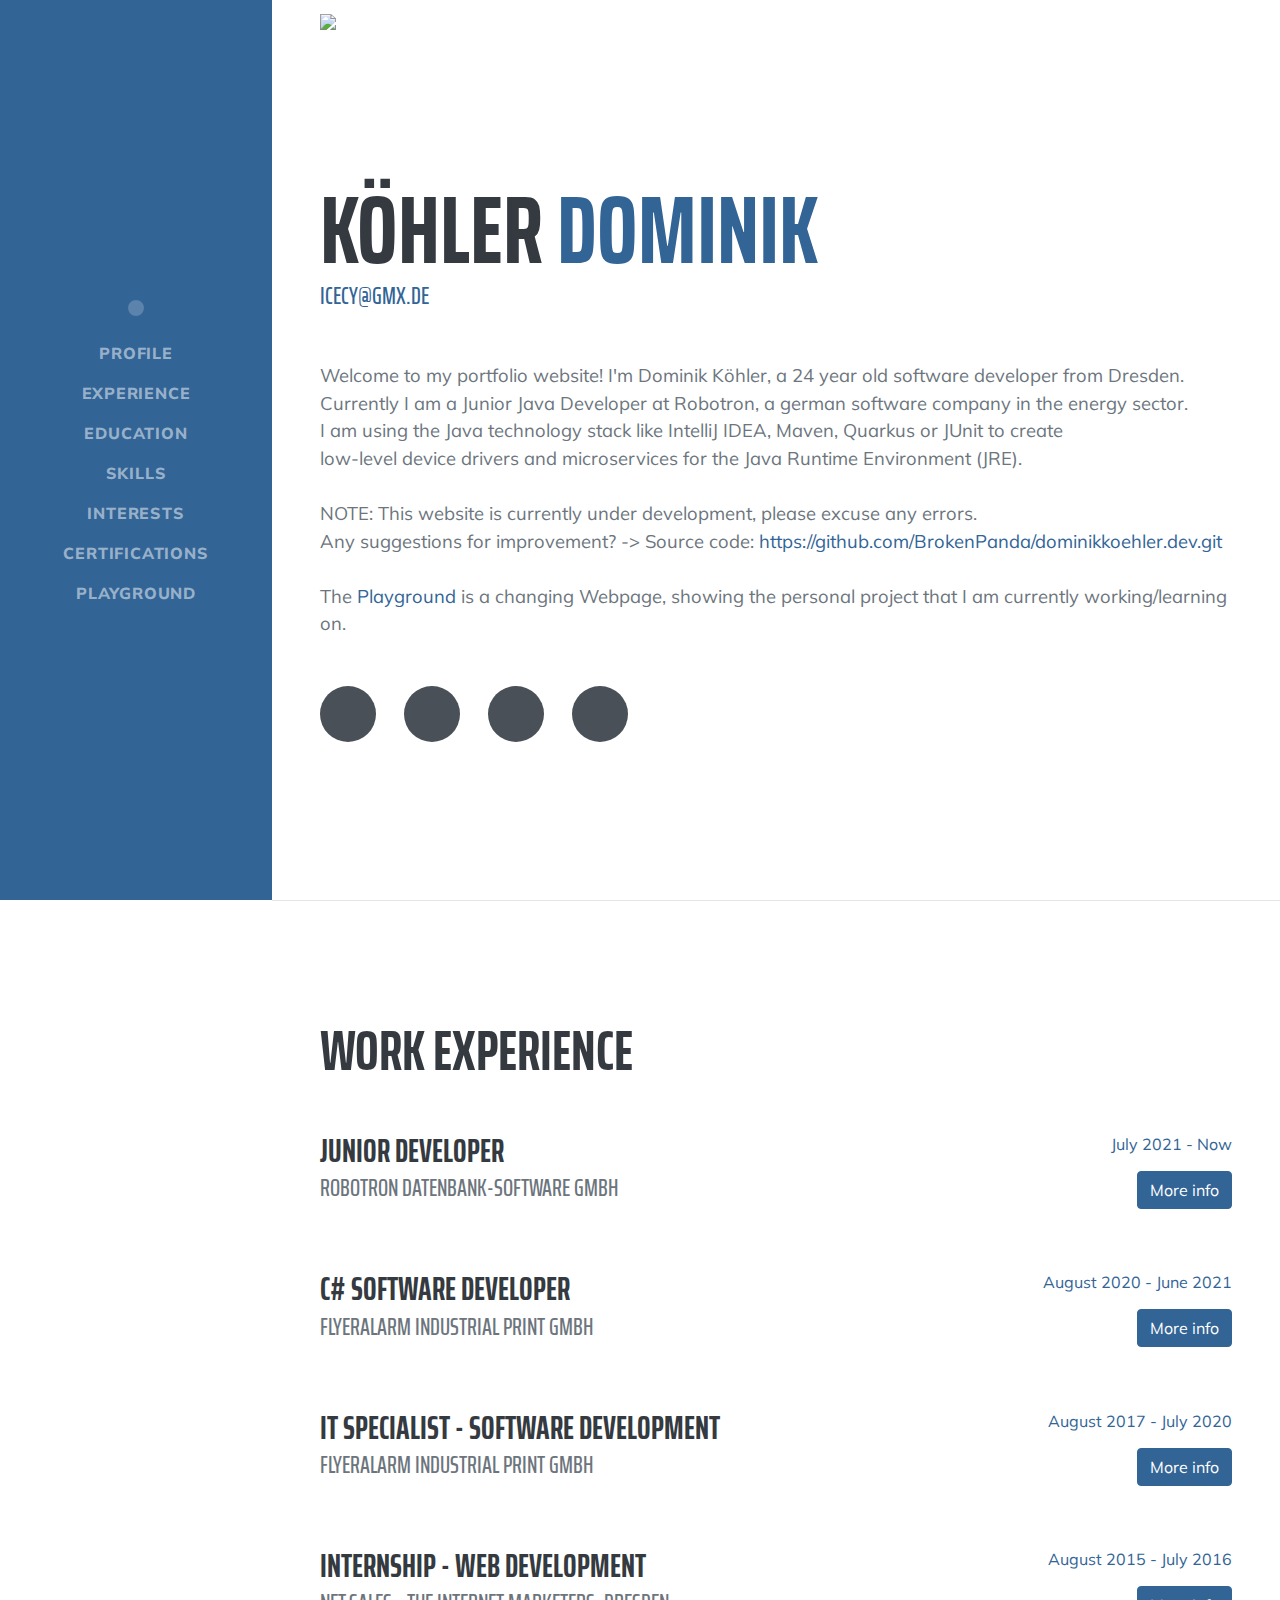
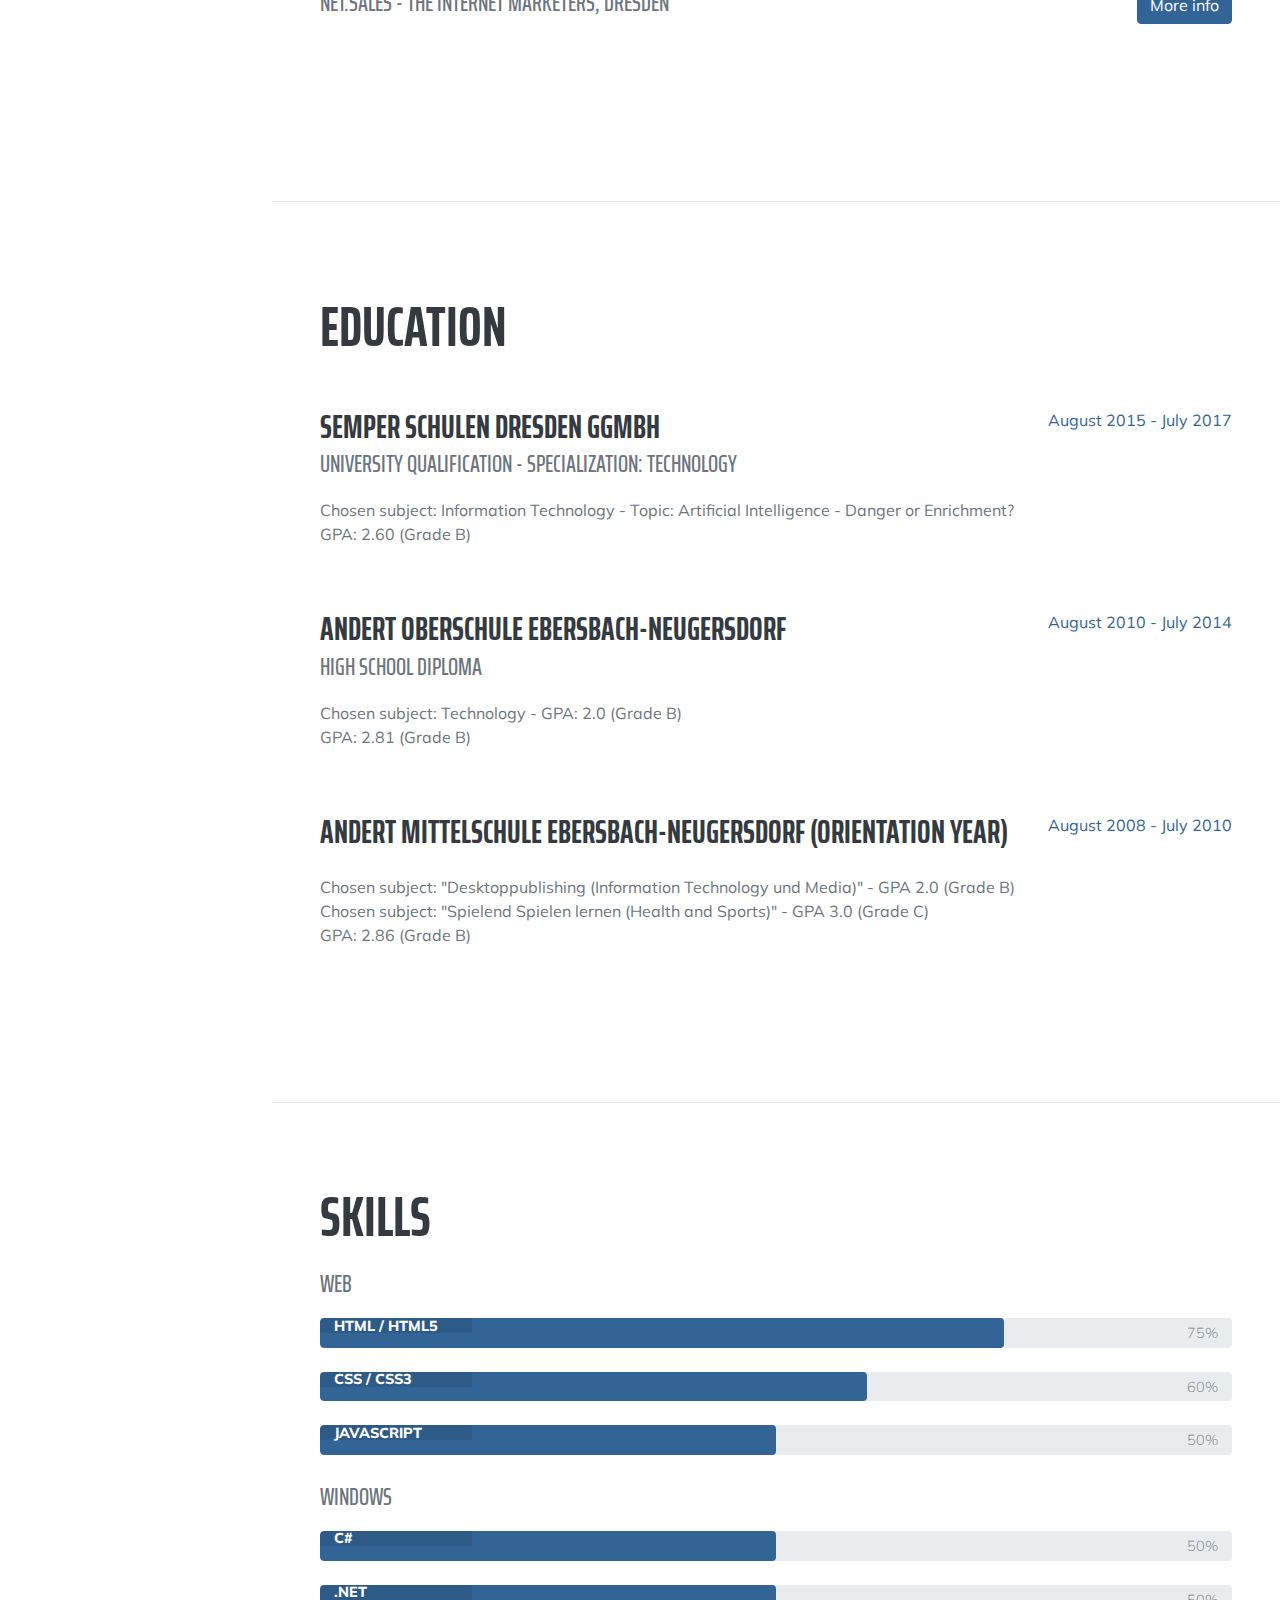
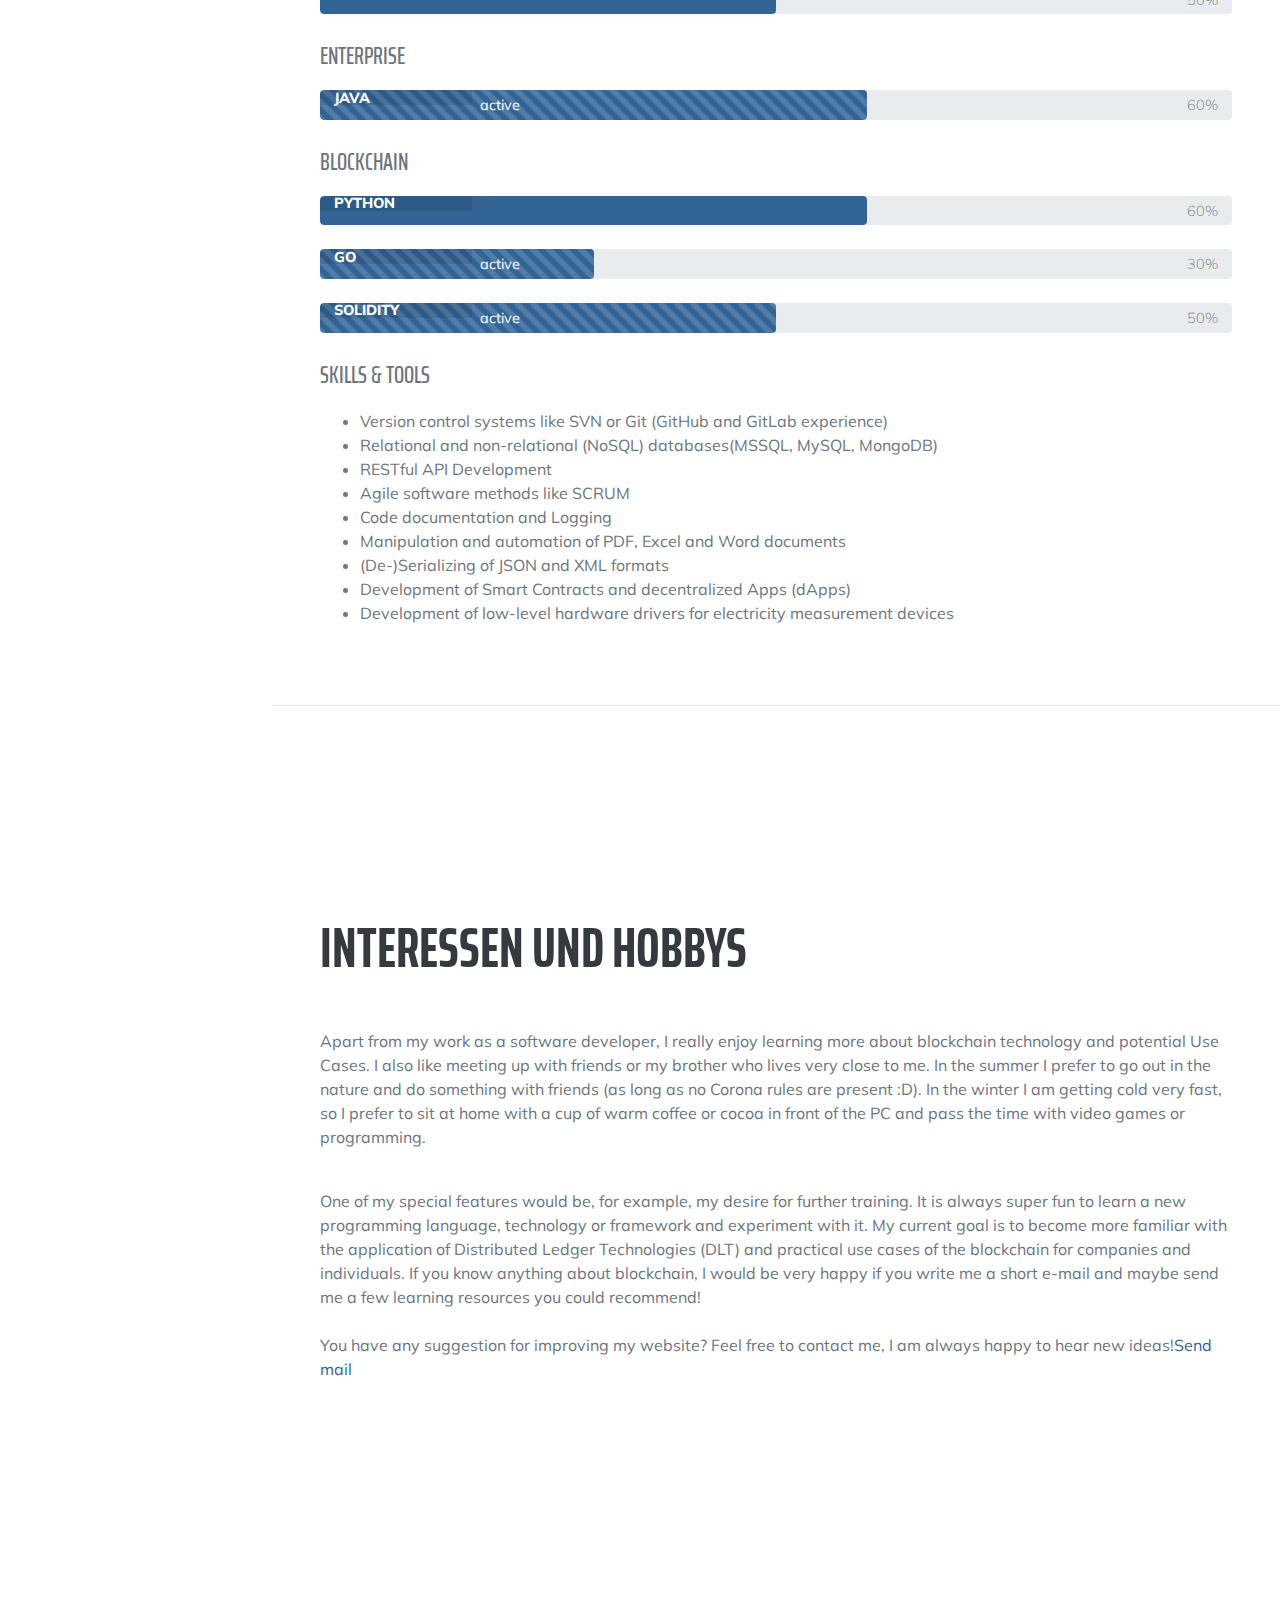
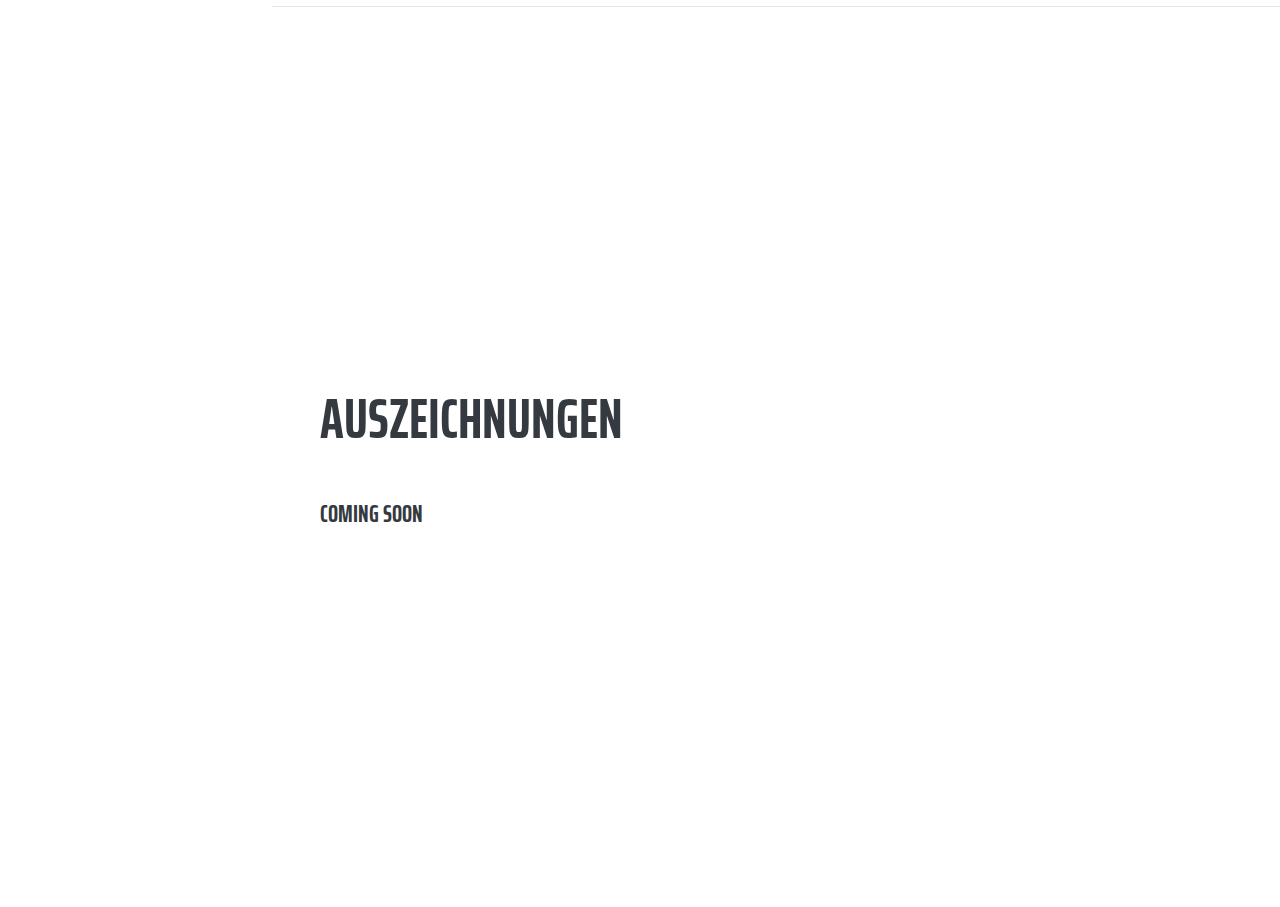
==== en/index.html @ 1273d48d "improved user experience" ====
<!DOCTYPE html>
<html lang="en">

<head>
    <meta charset="utf-8" />
    <meta name="viewport" content="width=device-width, initial-scale=1, shrink-to-fit=no" />
    <meta name="description" content="Dominik Köhler | Junior Developer | Dresden | Saxony | Germany " />
    <meta name="author" content="Dominik Köhler" />
    <title>Dominik Köhler | Junior Java Developer | Dresden, Saxony, Germany</title>
    <link rel="icon" type="image/x-icon" href="../assets/img/favicon.ico" />
    <script src="https://use.fontawesome.com/releases/v5.15.1/js/all.js" crossorigin="anonymous"></script>
    <link href="https://fonts.googleapis.com/css?family=Saira+Extra+Condensed:500,700" rel="stylesheet"
        type="text/css" />
    <link href="https://fonts.googleapis.com/css?family=Muli:400,400i,800,800i" rel="stylesheet" type="text/css" />
    <link href="../css/styles.css" rel="stylesheet" />
</head>

<body id="page-top">
    <nav class="navbar navbar-expand-lg navbar-dark bg-primary fixed-top" id="sideNav">
        <a class="navbar-brand js-scroll-trigger" href="#page-top">
            <span class="d-block d-lg-none">Dominik Köhler</span>
            <span class="d-none d-lg-block"><img class="img-fluid img-profile rounded-circle mx-auto mb-2"
                    src="../assets/img/portrait.jpeg" alt="" /></span>
        </a>
        <button class="navbar-toggler" type="button" data-toggle="collapse" data-target="#navbarSupportedContent"
            aria-controls="navbarSupportedContent" aria-expanded="false" aria-label="Toggle navigation"><span
                class="navbar-toggler-icon"></span></button>
        <div class="collapse navbar-collapse" id="navbarSupportedContent">
            <ul class="navbar-nav">
                <li class="nav-item"><a class="nav-link js-scroll-trigger" href="#about">Profile</a></li>
                <li class="nav-item"><a class="nav-link js-scroll-trigger" href="#experience">Experience</a></li>
                <li class="nav-item"><a class="nav-link js-scroll-trigger" href="#education">Education</a></li>
                <li class="nav-item"><a class="nav-link js-scroll-trigger" href="#skills">Skills</a></li>
                <li class="nav-item"><a class="nav-link js-scroll-trigger" href="#interests">Interests</a></li>
                <li class="nav-item"><a class="nav-link js-scroll-trigger" href="#awards">Certifications</a></li>
                <li class="nav-item"><a class="nav-link js-scroll-trigger" href="https://biologyst.lima-city.de"
                        target="_blank">Playground</a></li>
            </ul>
        </div>
    </nav>
    <!-- Page Content-->
    <div class="container-fluid p-0">
        <!-- About-->
        <section class="resume-section" id="about">
            <div class="resume-section-content">
                <a href="../index.html"><img src="../assets/img/germany-icon.png" class="language-icon" /></a>
                <h1 class="mb-0">
                    Köhler
                    <span class="text-primary">Dominik</span>
                </h1>
                <div class="subheading mb-5">
                    <a href="mailto:icecy@gmx.de">IceCy@gmx.de</a>
                </div>
                <p class="lead mb-5">
                    Welcome to my portfolio website! I'm Dominik Köhler, a 24 year old software developer
                    from Dresden.<br />
                    Currently I am a Junior Java Developer at Robotron, a german software company in the energy sector.<br />
                    I am using the Java technology stack like IntelliJ IDEA, Maven, Quarkus or JUnit to create<br />
                    low-level device drivers and microservices for the Java Runtime Environment (JRE).<br /><br />
                    NOTE: This website is currently under development, please excuse any errors.<br />
                    Any suggestions for improvement? -> Source code: <a
                        href="https://github.com/BrokenPanda/dominikkoehler.dev.git"
                        target="_blank">https://github.com/BrokenPanda/dominikkoehler.dev.git</a><br /><br />
                    The <a href="https://biologyst.lima-city.de" target="_blank">Playground</a> is a changing
                    Webpage, showing the personal project that I am currently working/learning on.<br />
                </p>
                <div class="social-icons">
                    <a class="social-icon" href="https://www.linkedin.com/in/dominik-k%C3%B6hler-7989a8193"
                        target="_blank"><i class="fab fa-linkedin-in"></i></a>
                    <a class="social-icon" href="https://github.com/BrokenPanda" target="_blank"><i
                            class="fab fa-github"></i></a>
                    <a class="social-icon" href="https://twitter.com/Ice_Cyber" target="_blank"><i
                            class="fab fa-twitter"></i></a>
                    <a class="social-icon" href="mailto:IceCy@gmx.de"><i class="fas fa-at"></i></a>
                </div>
            </div>
        </section>
        <hr class="m-0" />
        <!-- Experience-->
        <section class="resume-section" id="experience">
            <div class="resume-section-content">
                <h2 class="mb-5">Work Experience</h2>
                <div class="d-flex flex-column flex-md-row justify-content-between mb-5">
                    <div class="flex-grow-1">
                        <h3 class="mb-0">Junior Developer</h3>
                        <div class="subheading mb-3">Robotron Datenbank-Software GmbH</div>
                        <div class="collapse" id="rds">
                            <div class="card card-body">
                                Here I am using Java and its corresponding technology stack like Maven, JUnit and IntelliJ IDEA
                                to create cutting-edge software for the energy sector.<br />
                                I am currently developing low-level device drivers for energy measurement devices, microservices
                                and learning best practices such as functional programming or Interface Abstraction.
                                Until this point, I already worked with the message queue broker RabbitMQ,
                                the NoSQL database MongoDB or the Java Framework Quarkus.<br />
                                I learn new things every day and am very excited to go further into IoT software development.<br />
                            </div>
                        </div>
                    </div>
                    <div class="flex-shrink-0">
                        <span class="text-primary">July 2021 - Now</span><br />
                        <a class="btn btn-primary" data-toggle="collapse" href="#rds" role="button"
                            aria-expanded="false" aria-controls="rds">
                            More info
                        </a>
                    </div>
                </div>
                <div class="d-flex flex-column flex-md-row justify-content-between mb-5">
                    <div class="flex-grow-1">
                        <h3 class="mb-0">C# Software Developer</h3>
                        <div class="subheading mb-3">FLYERALARM Industrial Print GmbH</div>
                        <div class="collapse" id="fa">
                            <div class="card card-body">
                                Using the Microsoft .NET technology stack, I created individual software
                                to make existing production processes more efficient and transparent.
                                Some other taks were correcting errors in existing software code or adding
                                more functions to its code base. Agile development methods (e.g. SCRUM),
                                daily sprint meetings and an internal ticket system (JIRA) always helped me
                                to keep up-to-date with the other developers in our team and being able to
                                organize and plan my work more efficiently. Most of the time I were using
                                the C# programming language and getting my first hands-on experience with Javascript.
                                In some cases I also created my own individual software for specific use cases.
                                Here I worked mostly with .NET Framework in connection with Windows Forms
                                or WPF to create Desktop/GUI software.<br />
                                I particularly liked the API backend development with .NET Core or ASP.NET because a
                                high level of logical understanding is needed and you can regularly discover new and
                                more efficient algorithms.
                            </div>
                        </div>
                    </div>
                    <div class="flex-shrink-0">
                        <span class="text-primary">August 2020 - June 2021</span><br />
                        <a class="btn btn-primary" data-toggle="collapse" href="#fa" role="button" aria-expanded="false"
                            aria-controls="fa">
                            More info
                        </a>
                    </div>
                </div>
                <div class="d-flex flex-column flex-md-row justify-content-between mb-5">
                    <div class="flex-grow-1">
                        <h3 class="mb-0">IT Specialist - Software Development</h3>
                        <div class="subheading mb-3">FLYERALARM Industrial Print GmbH</div>
                        <div class="collapse" id="fi">
                            <div class="card card-body">
                                That is when I started my journey as a professional software developer. I have completed
                                my training as
                                an IT specialist with the specialization in application- & software development.<br />
                                I was able to pick up essential skills while working here:<br />
                                <ul>
                                    <li>Error analysis and bugfixing in existing individual software solutions</li>
                                    <li>Conception, development and expansion of RESTful-APIs with .NET Core and ASP.NET
                                    </li>
                                    <li>Development and expansion of graphical desktop applications with C#, Forms and
                                        WPF</li>
                                    <li>Development and expansion of backend windows services with C#</li>
                                    <li>Backend development of web apps with .NET Core and ASP.NET</li>
                                    <li>Frontend development of web apps with ASP.NET, Forms and the MVC Design Pattern
                                    </li>
                                    <li>Relational database modeling as well as SQL querying and administration</li>
                                    <li>Creation of technical documentation</li>
                                    <li>(support and education for our colleagues)</li>
                                </ul>
                            </div>
                        </div>
                    </div>
                    <div class="flex-shrink-0">
                        <span class="text-primary">August 2017 - July 2020</span><br />
                        <a class="btn btn-primary" data-toggle="collapse" href="#fi" role="button" aria-expanded="false"
                            aria-controls="fi">
                            More info
                        </a>
                    </div>
                </div>
                <div class="d-flex flex-column flex-md-row justify-content-between mb-5">
                    <div class="flex-grow-1">
                        <h3 class="mb-0">Internship - Web Development</h3>
                        <div class="subheading mb-3">Net.Sales - The Internet Marketers, Dresden</div>
                        <div class="collapse" id="net">
                            <div class="card card-body">
                                As part of my first school year for university qualification, I did an internship as a
                                web developer (14-day cycle school&lt;-&gt;work )
                                My work here consisted of finding possible ideas for so-called "niche sites", that are
                                basically websites regarding a niche topic and
                                building up a presence in the web to target a certain group of customer types with
                                little to no competition.
                                I have learned a lot about human psychology and behavior in order to find new ideas for
                                websites and could get
                                a grasp of website development from a freelancer's point of view. I was able to
                                strengthen my skills in HTML, CSS and Javascript,
                                tried a little bit of PHP development and picked up marketing strategies and
                                Monetization options for websites.
                                Particularly important for the marketing aspect were things like
                                Search-Engine-Optimization (SEO), Offsite/Onsite marketing and
                                referencing backlinks, which I was able to memory and apply very quick.
                            </div>
                        </div>
                    </div>
                    <div class="flex-shrink-0">
                        <span class="text-primary">August 2015 - July 2016</span><br />
                        <a class="btn btn-primary" data-toggle="collapse" href="#net" role="button"
                            aria-expanded="false" aria-controls="net">
                            More info
                        </a>
                    </div>
                </div>
            </div>
        </section>
        <hr class="m-0" />
        <!-- Education-->
        <section class="resume-section" id="education">
            <div class="resume-section-content">
                <h2 class="mb-5">Education</h2>
                <div class="d-flex flex-column flex-md-row justify-content-between mb-5">
                    <div class="flex-grow-1">
                        <h3 class="mb-0">Semper Schulen Dresden gGmbH</h3>
                        <div class="subheading mb-3">University Qualification - Specialization: Technology</div>
                        <div>Chosen subject: Information Technology - Topic: Artificial Intelligence - Danger or
                            Enrichment?</div>
                        <p>GPA: 2.60 (Grade B)</p>
                    </div>
                    <div class="flex-shrink-0"><span class="text-primary">August 2015 - July 2017</span></div>
                </div>
                <div class="d-flex flex-column flex-md-row justify-content-between mb-5">
                    <div class="flex-grow-1">
                        <h3 class="mb-0">Andert Oberschule Ebersbach-Neugersdorf</h3>
                        <div class="subheading mb-3">High School Diploma </div>
                        <div>Chosen subject: Technology - GPA: 2.0 (Grade B)</div>
                        <p>GPA: 2.81 (Grade B)</p>
                    </div>
                    <div class="flex-shrink-0"><span class="text-primary">August 2010 - July 2014</span></div>
                </div>
                <div class="d-flex flex-column flex-md-row justify-content-between mb-5">
                    <div class="flex-grow-1">
                        <h3 class="mb-0">Andert Mittelschule Ebersbach-Neugersdorf (orientation year)</h3>
                        <br />
                        <div>Chosen subject: "Desktoppublishing (Information Technology und Media)" - GPA 2.0 (Grade B)
                        </div>
                        <div>Chosen subject: "Spielend Spielen lernen (Health and Sports)" - GPA 3.0 (Grade C)</div>
                        <p>GPA: 2.86 (Grade B)</p>
                    </div>
                    <div class="flex-shrink-0"><span class="text-primary">August 2008 - July 2010</span></div>
                </div>
            </div>
        </section>
        <hr class="m-0" />
        <!-- Skills-->
        <section class="resume-section" id="skills">
            <div class="resume-section-content">
                <h2 class="mb-3">Skills</h2>
                <div class="subheading mb-3">Web</div>
                <div class="progress">
                    <div class="progress-bar" role="progressbar" aria-valuenow="75" aria-valuemin="0"
                        aria-valuemax="100" style="width: 75%;">
                        <span class="sr-only">75% Complete</span>
                    </div>
                    <span class="progress-type"><i class="fab fa-html5"></i>&nbsp;HTML / HTML5</span>
                    <span class="progress-completed">75%</span>
                </div>
                <br />
                <div class="progress">
                    <div class="progress-bar" role="progressbar" aria-valuenow="60" aria-valuemin="0"
                        aria-valuemax="100" style="width: 60%;">
                        <span class="sr-only">60% Complete</span>
                    </div>
                    <span class="progress-type"><i class="fab fa-css3-alt"></i>&nbsp;CSS / CSS3</span>
                    <span class="progress-completed">60%</span>
                </div>
                <br />
                <div class="progress">
                    <div class="progress-bar" role="progressbar" aria-valuenow="50" aria-valuemin="0"
                        aria-valuemax="100" style="width: 50%;">
                        <span class="sr-only">50% Complete</span>
                    </div>
                    <span class="progress-type"><i class="fab fa-js-square"></i>&nbsp;JAVASCRIPT</span>
                    <span class="progress-completed">50%</span>
                </div>
                <br />
                <div class="subheading mb-3">Windows</div>
                <div class="progress">
                    <div class="progress-bar" role="progressbar" aria-valuenow="50" aria-valuemin="0"
                        aria-valuemax="100" style="width: 50%;">
                        <span class="sr-only">50% Complete</span>
                    </div>
                    <span class="progress-type"><i class="fas fa-hashtag"></i>&nbsp;C#</span>
                    <span class="progress-completed">50%</span>
                </div>
                <br />
                <div class="progress">
                    <div class="progress-bar" role="progressbar" aria-valuenow="50" aria-valuemin="0"
                        aria-valuemax="100" style="width: 50%;">
                        <span class="sr-only">50% Complete</span>
                    </div>
                    <span class="progress-type"><i class="fab fa-windows"></i>&nbsp;.NET</span>
                    <span class="progress-completed">50%</span>
                </div>
                <br />
                <div class="subheading mb-3">Enterprise</div>
                <div class="progress">
                    <div class="progress-bar progress-bar-info progress-bar-striped active" role="progressbar"
                        aria-valuenow="60" aria-valuemin="0" aria-valuemax="100" style="width: 60%">
                        <span class="progress-status">active</span>
                    </div>
                    <span class="progress-type"><i class="fab fa-java"></i>&nbsp;JAVA</span>
                    <span class="progress-completed">60%</span>
                </div>
                <br />
                <div class="subheading mb-3">Blockchain</div>
                <div class="progress">
                    <div class="progress-bar" role="progressbar" aria-valuenow="60" aria-valuemin="0"
                        aria-valuemax="100" style="width: 60%;">
                        <span class="sr-only">60% Complete</span>
                    </div>
                    <span class="progress-type"><i class="fab fa-python"></i>&nbsp;PYTHON</span>
                    <span class="progress-completed">60%</span>
                </div>
                <br />
                <div class="progress">
                    <div class="progress-bar progress-bar-info progress-bar-striped active" role="progressbar"
                        aria-valuenow="30" aria-valuemin="0" aria-valuemax="100" style="width: 30%">
                        <span class="progress-status">active</span>
                    </div>
                    <span class="progress-type"><i class="fab fa-google"></i>&nbsp;GO</span>
                    <span class="progress-completed">30%</span>
                </div>
                <br />
                <div class="progress">
                    <div class="progress-bar progress-bar-info progress-bar-striped active" role="progressbar"
                        aria-valuenow="50" aria-valuemin="0" aria-valuemax="100" style="width: 50%">
                        <span class="progress-status">active</span>
                    </div>
                    <span class="progress-type"><i class="fab fa-ethereum"></i>&nbsp;SOLIDITY</span>
                    <span class="progress-completed">50%</span>
                </div>
                <br />
                <div class="subheading mb-3">Skills & Tools</div>
                <ul class="fa-ul mb-0">
                    <li>
                        <span class="fa-li"><i class="fas fa-check"></i></span>Version control systems like SVN or Git (GitHub and GitLab experience)
                    </li>
                    <li>
                        <span class="fa-li"><i class="fas fa-check"></i></span>Relational and non-relational (NoSQL) databases(MSSQL, MySQL, MongoDB)
                    </li>
                    <li>
                        <span class="fa-li"><i class="fas fa-check"></i></span>RESTful API Development
                    </li>
                    <li>
                        <span class="fa-li"><i class="fas fa-check"></i></span>Agile software methods like SCRUM
                    </li>
                    <li>
                        <span class="fa-li"><i class="fas fa-check"></i></span>Code documentation and Logging
                    </li>
                    <li>
                        <span class="fa-li"><i class="fas fa-check"></i></span>Manipulation and automation of PDF, Excel and Word documents
                    </li>
                    <li>
                        <span class="fa-li"><i class="fas fa-check"></i></span>(De-)Serializing of JSON and XML formats
                    </li>
                    <li>
                        <span class="fa-li"><i class="fas fa-check"></i></span>Development of Smart Contracts and decentralized Apps (dApps)
                    </li>
                    <li>
                        <span class="fa-li"><i class="fas fa-check"></i></span>Development of low-level hardware drivers for electricity measurement devices
                    </li>
                </ul>
            </div>
        </section>
        <hr class="m-0" />
        <!-- Interests-->
        <section class="resume-section" id="interests">
            <div class="resume-section-content">
                <h2 class="mb-5">Interessen und Hobbys</h2>
                <p>Apart from my work as a software developer, I really enjoy learning more about blockchain technology and potential Use Cases.
                    I also like meeting up with friends or my brother who lives very close to me. In the summer I prefer to go out in the nature
                    and do something with friends (as long as no Corona rules are present :D). In the winter I am getting cold very fast, so I
                    prefer to sit at home with a cup of warm coffee or cocoa in front of the PC and pass the time with video games or programming.</p>
                <br />
                <p class="mb-0">One of my special features would be, for example, my desire for further training. It is always super fun to learn
                    a new programming language, technology or framework and experiment with it. My current goal is to become more familiar with the
                    application of Distributed Ledger Technologies (DLT) and practical use cases of the blockchain for companies and individuals.
                    If you know anything about blockchain, I would be very happy if you write me a short e-mail and maybe send me a few
                    learning resources you could recommend!</p><br />
                <p>You have any suggestion for improving my website? Feel free to contact me, I am always happy to hear new ideas!<a href="mailto:IceCy@gmx.de">Send mail</a></p>
            </div>
        </section>
        <hr class="m-0" />
        <!-- Awards-->
        <section class="resume-section" id="awards">
            <div class="resume-section-content">
                <h2 class="mb-5">Auszeichnungen</h2>
                <h4 class="mb-0">coming soon</h4>
            </div>
        </section>
    </div>
    <script src="https://cdnjs.cloudflare.com/ajax/libs/jquery/3.5.1/jquery.min.js"></script>
    <script src="https://cdn.jsdelivr.net/npm/bootstrap@4.5.3/dist/js/bootstrap.bundle.min.js"></script>
    <script src="https://cdnjs.cloudflare.com/ajax/libs/jquery-easing/1.4.1/jquery.easing.min.js"></script>
    <script src="../js/scripts.js"></script>
</body>

</html>
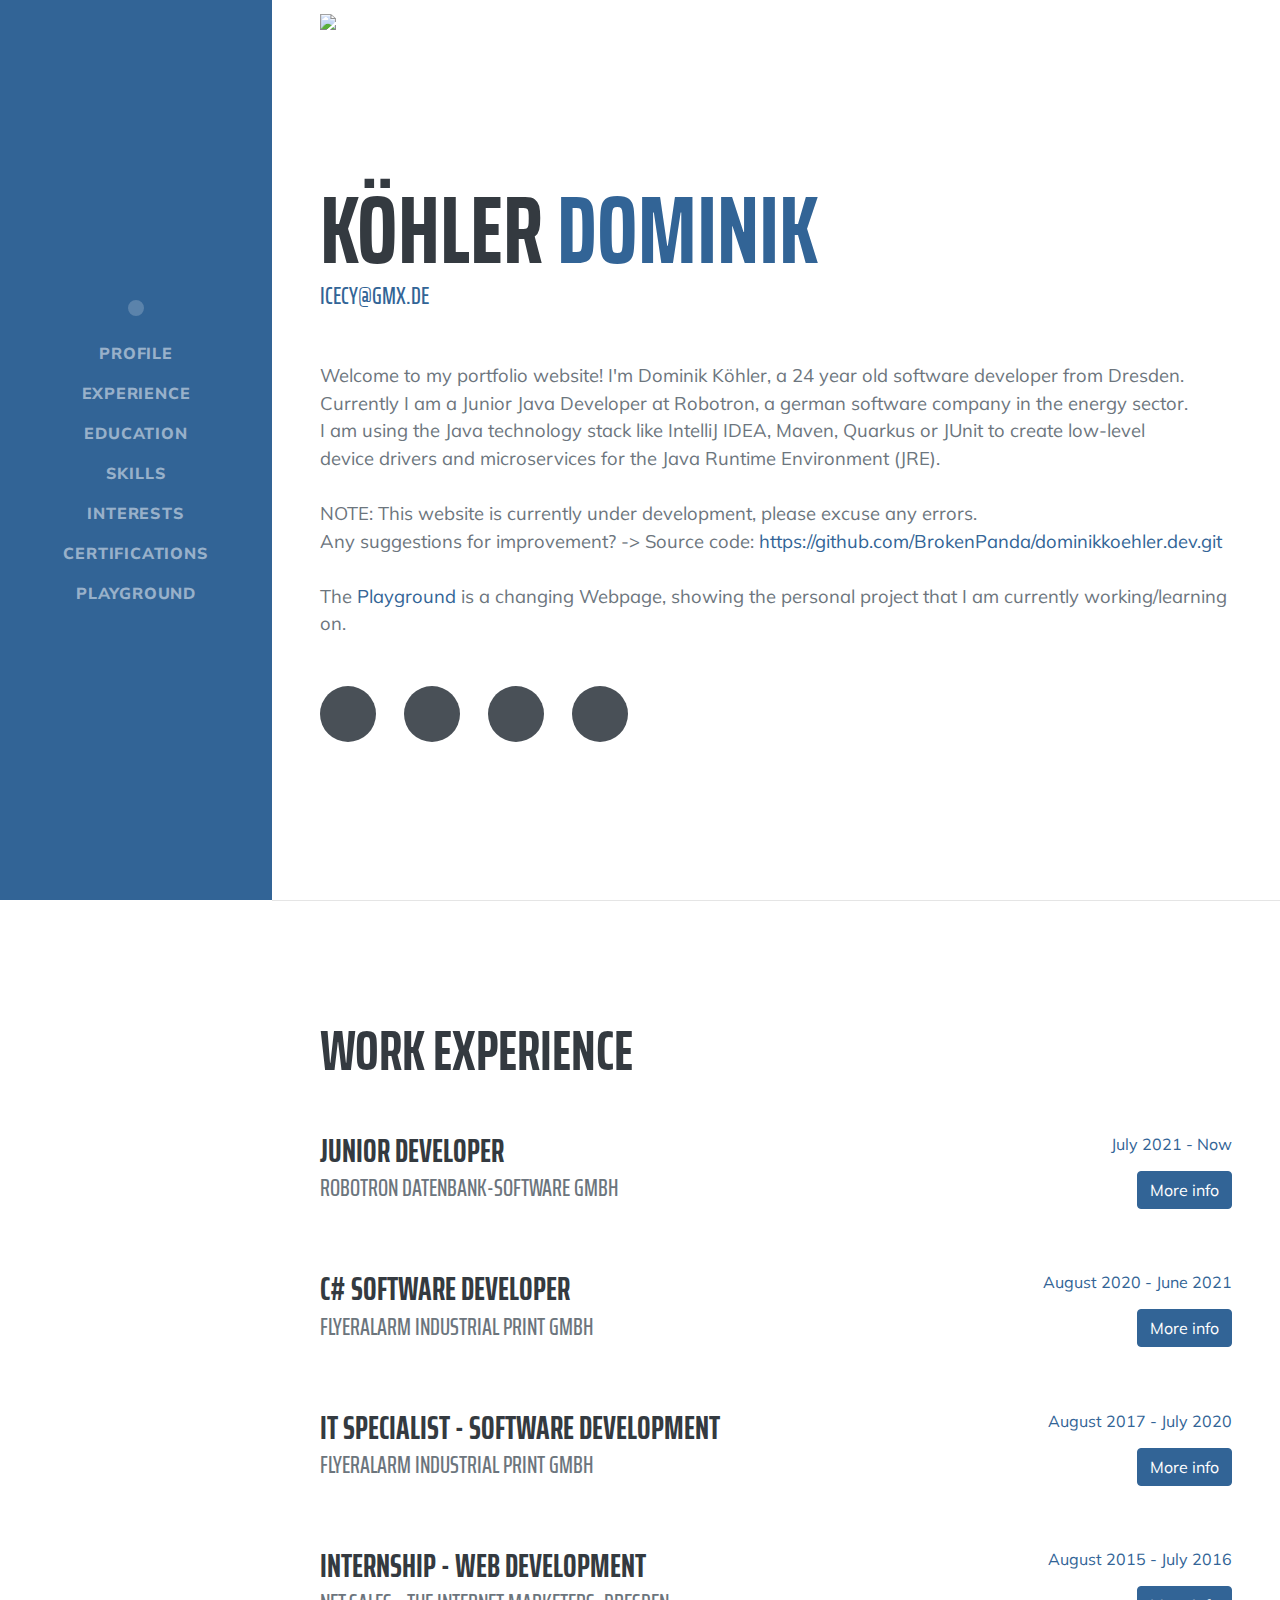
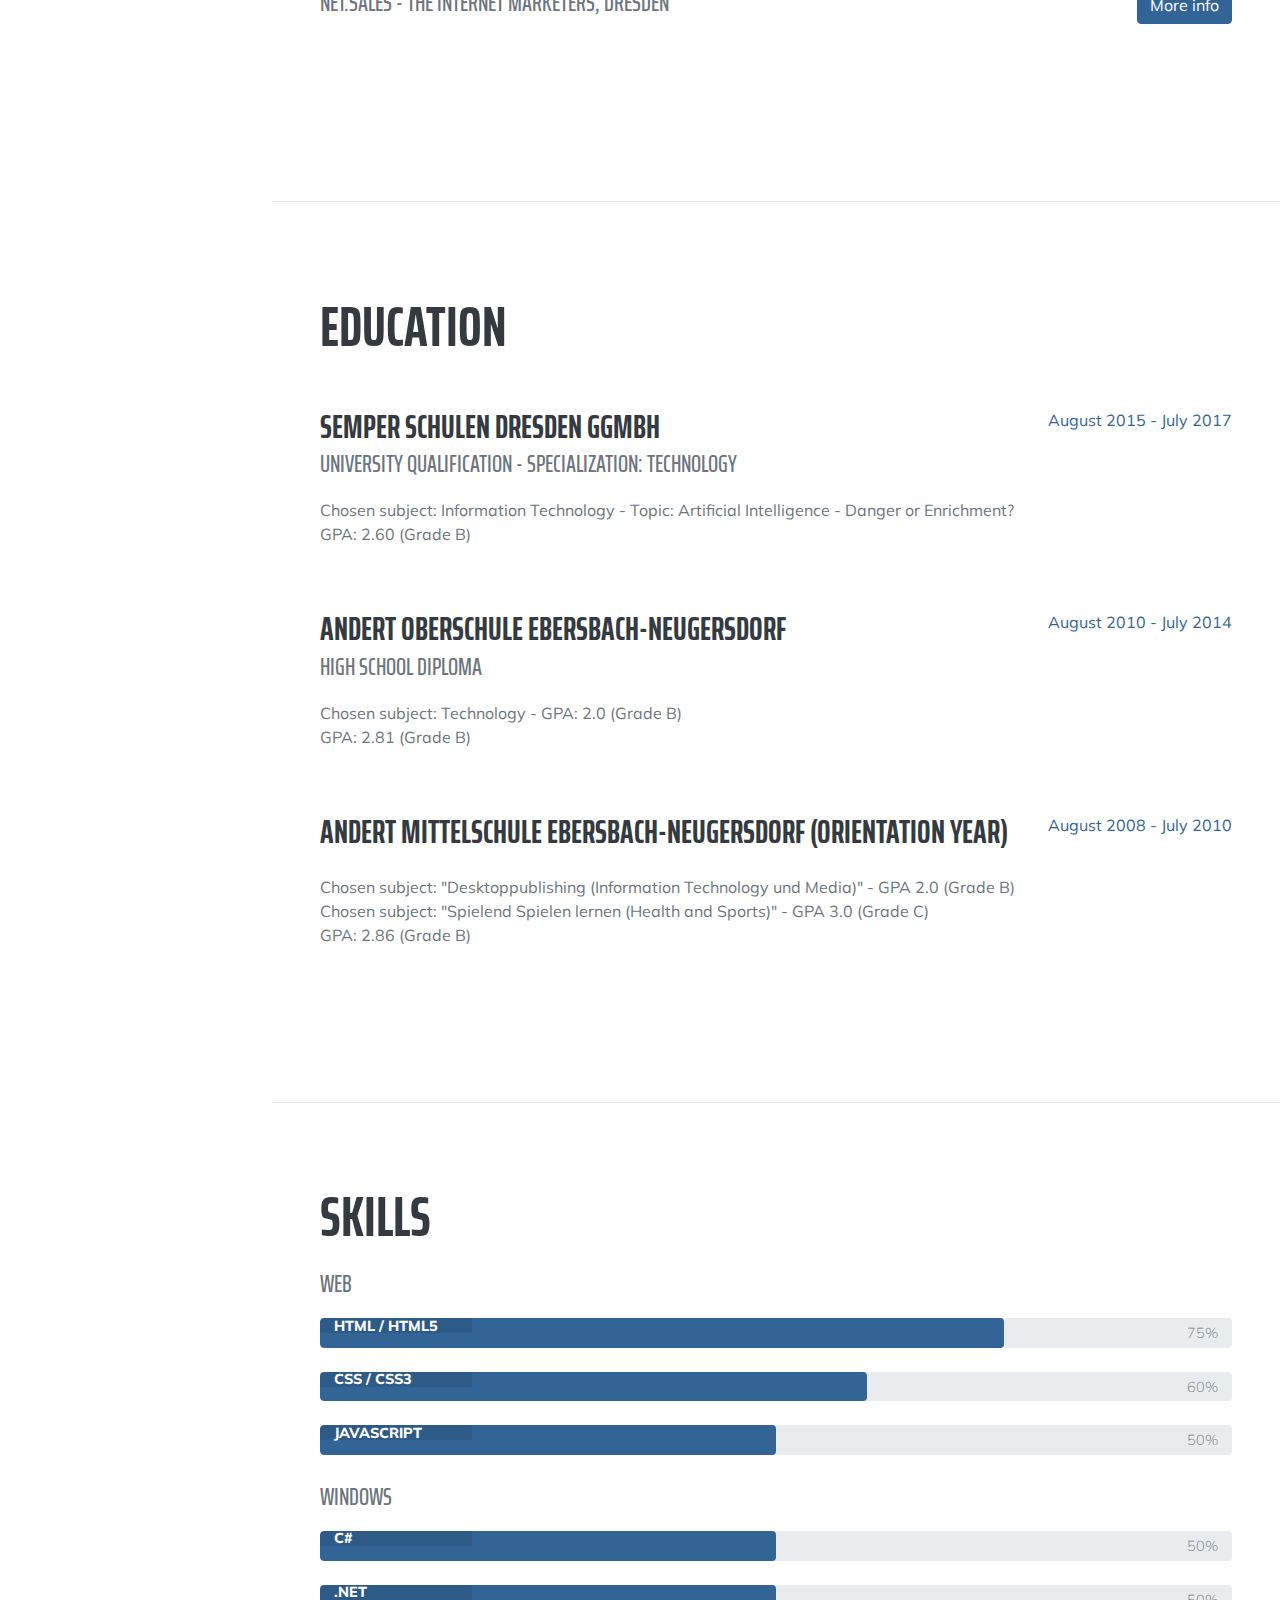
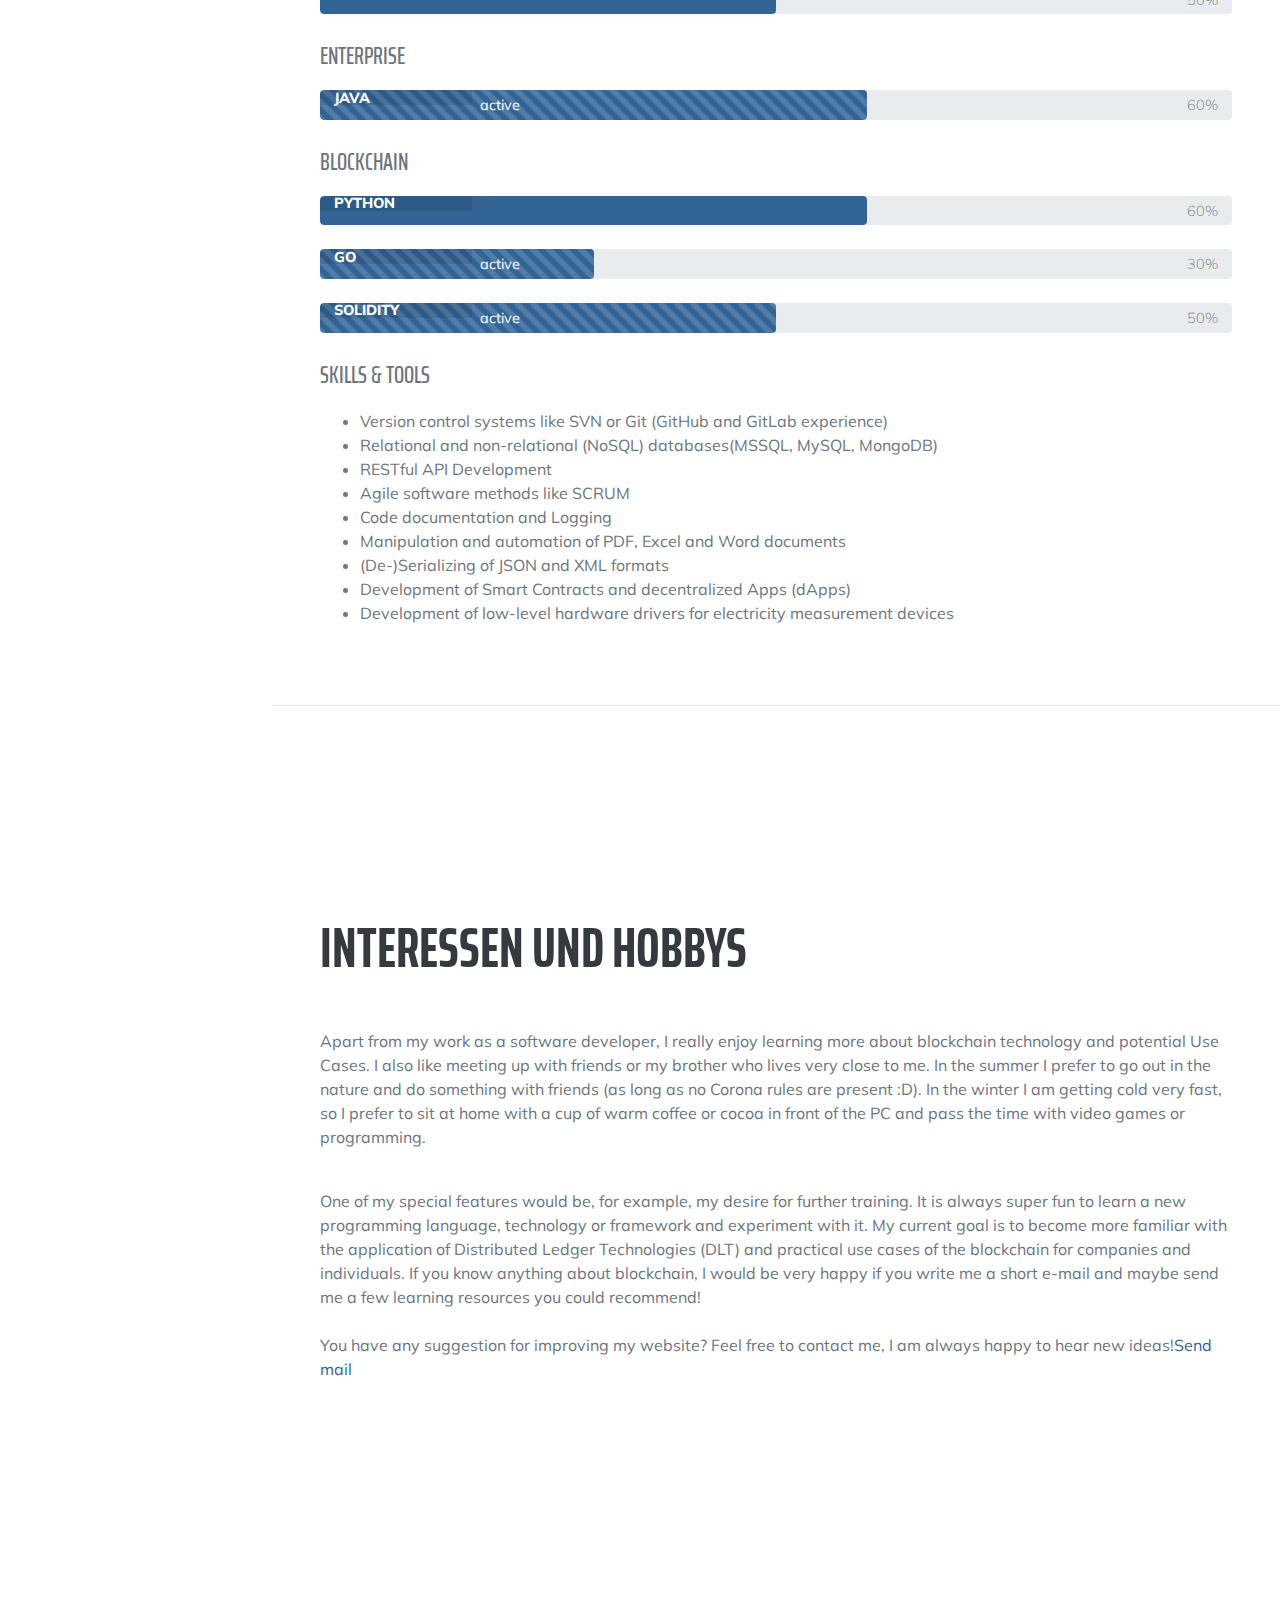
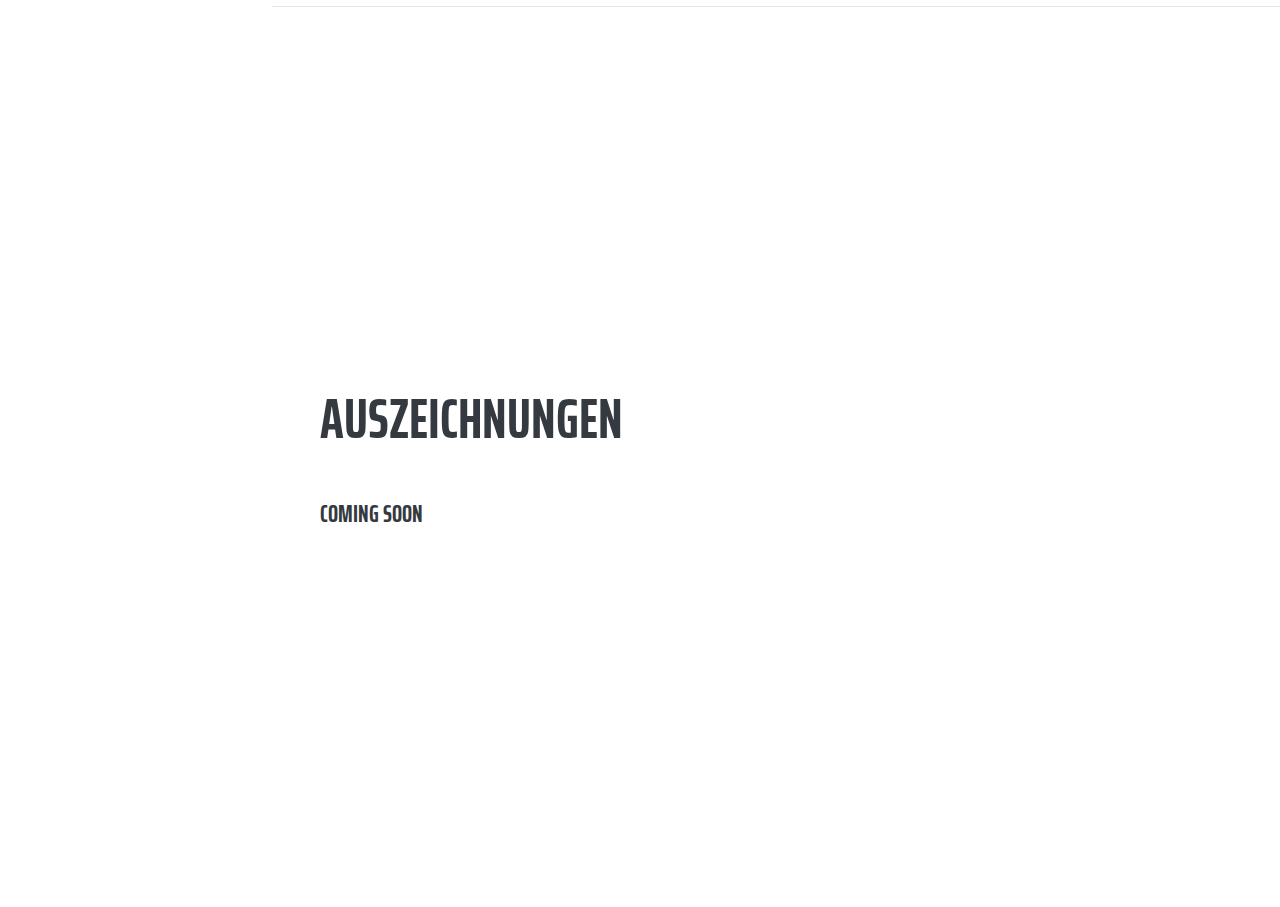
==== commit 3f2a79bd: "fixed line break in eng introduction section" ====
--- a/en/index.html
+++ b/en/index.html
@@ -55,8 +55,8 @@
                     Welcome to my portfolio website! I'm Dominik Köhler, a 24 year old software developer
                     from Dresden.<br />
                     Currently I am a Junior Java Developer at Robotron, a german software company in the energy sector.<br />
-                    I am using the Java technology stack like IntelliJ IDEA, Maven, Quarkus or JUnit to create<br />
-                    low-level device drivers and microservices for the Java Runtime Environment (JRE).<br /><br />
+                    I am using the Java technology stack like IntelliJ IDEA, Maven, Quarkus or JUnit to create low-level<br />
+                    device drivers and microservices for the Java Runtime Environment (JRE).<br /><br />
                     NOTE: This website is currently under development, please excuse any errors.<br />
                     Any suggestions for improvement? -> Source code: <a
                         href="https://github.com/BrokenPanda/dominikkoehler.dev.git"
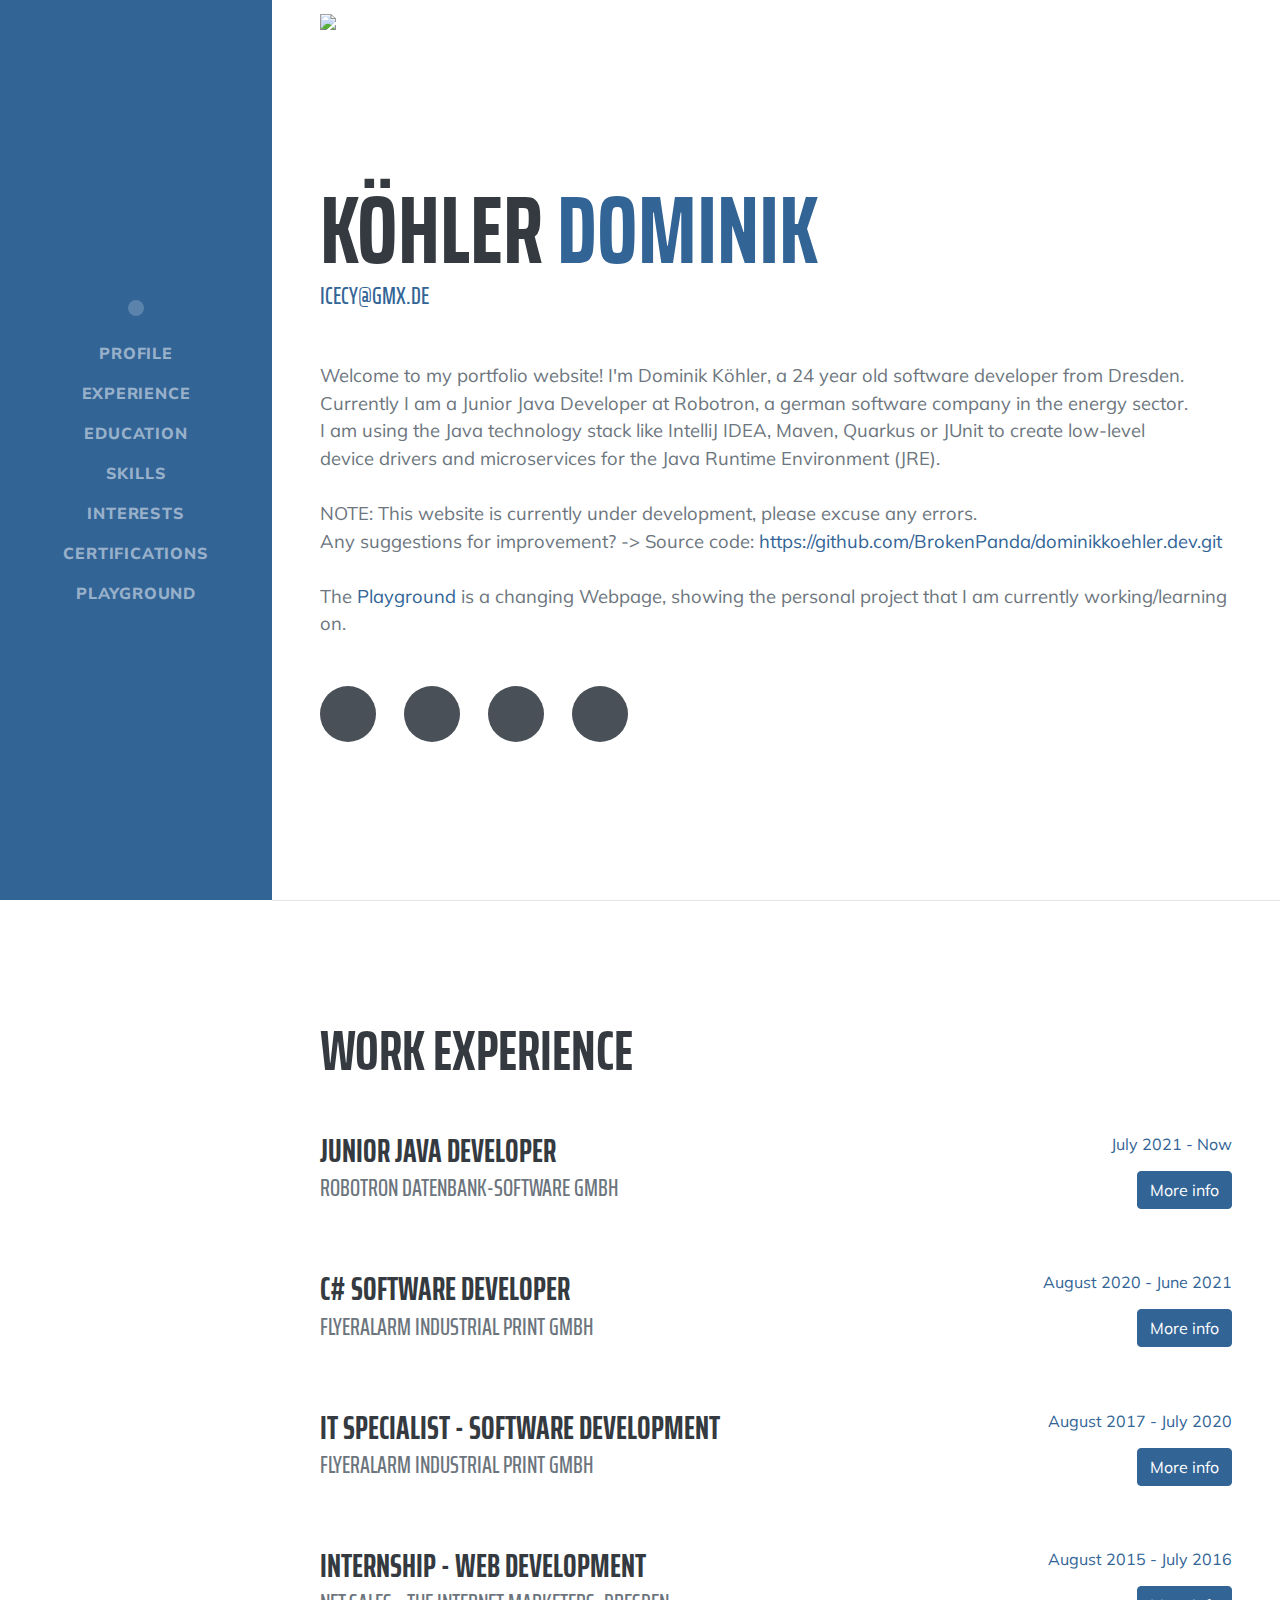
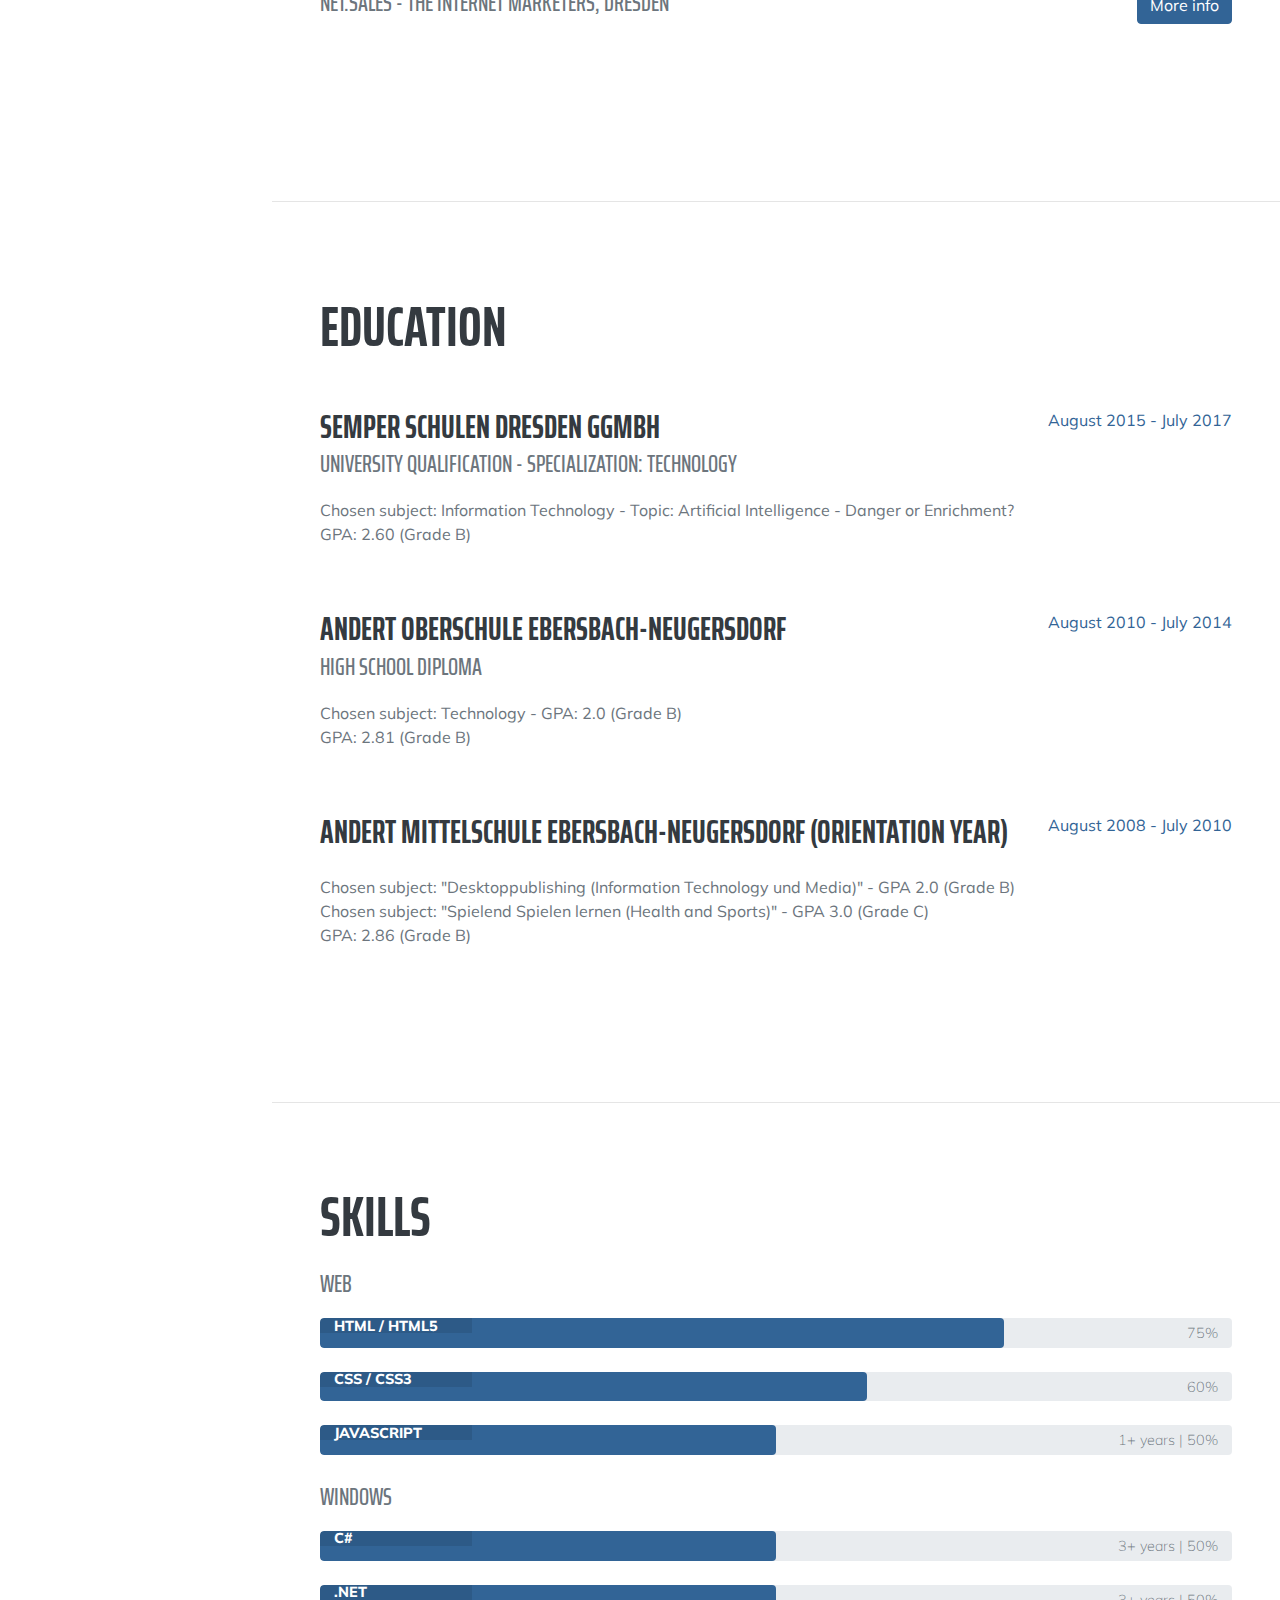
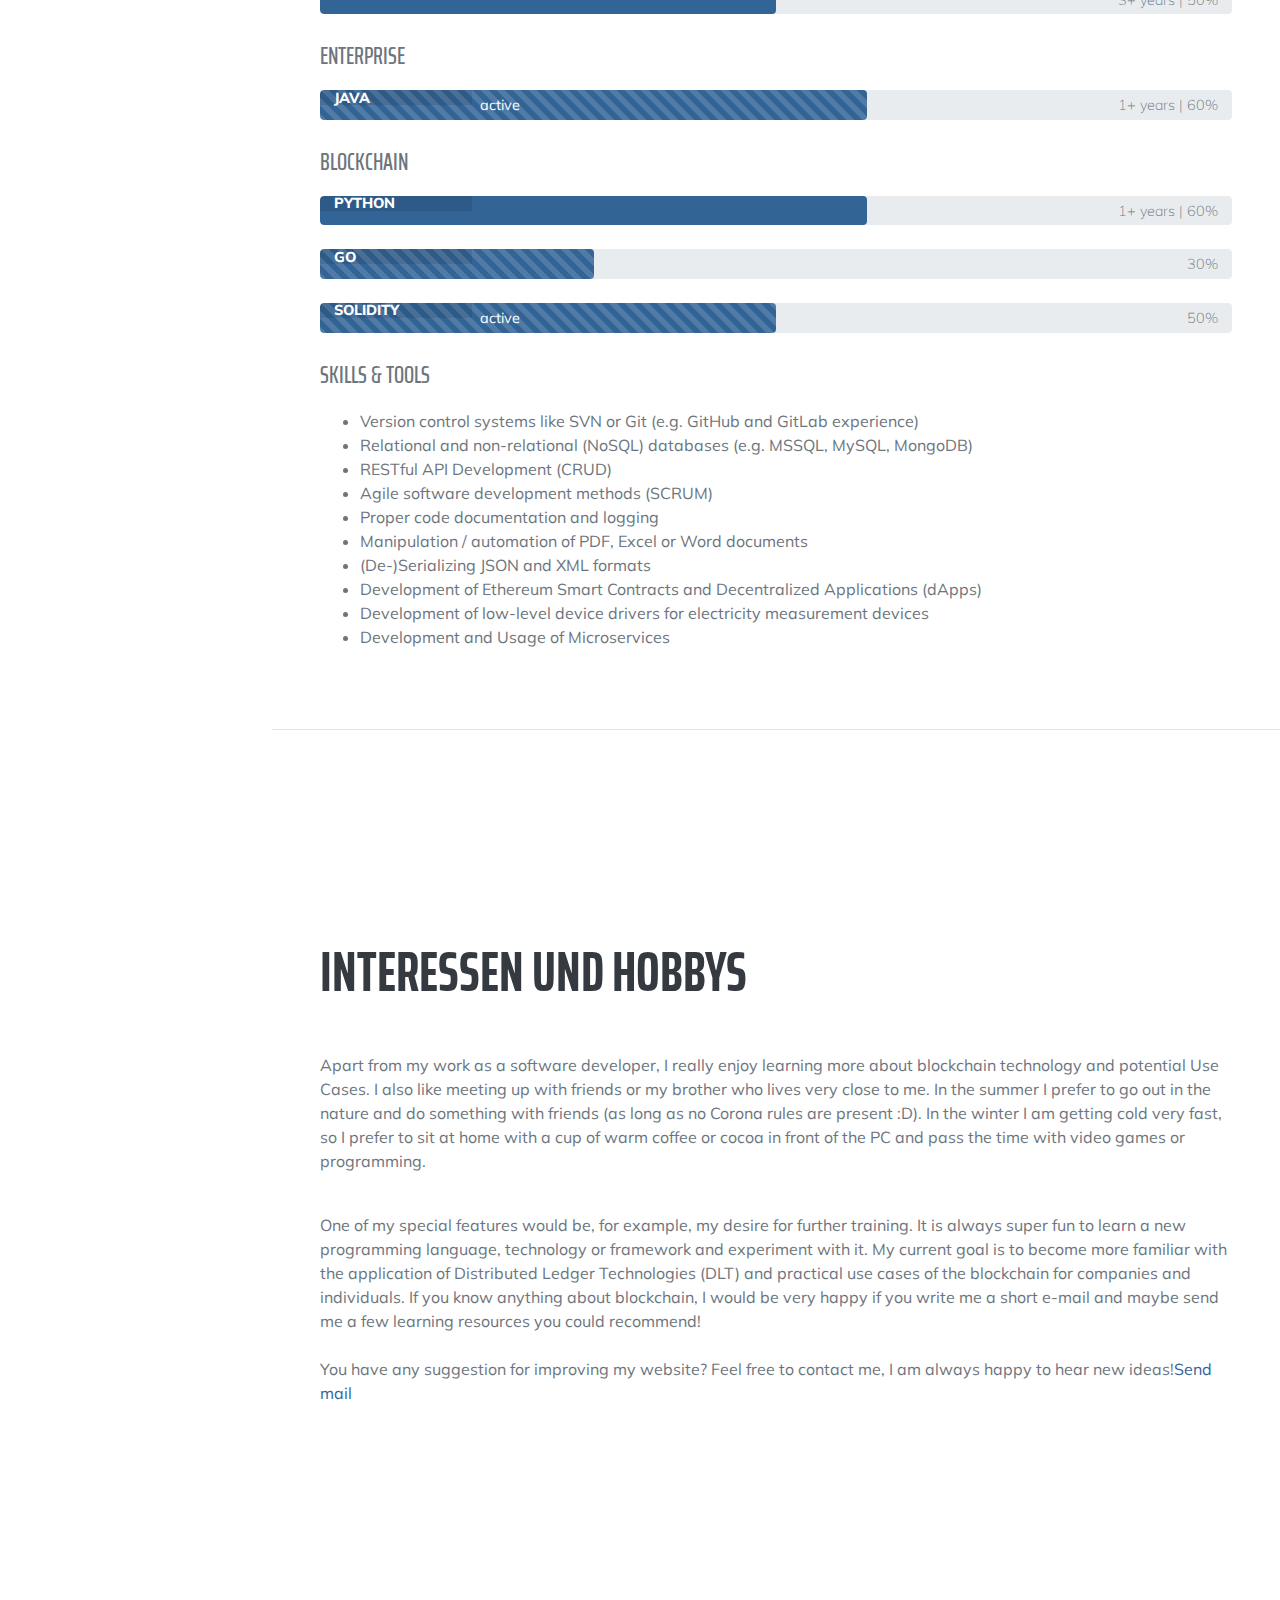
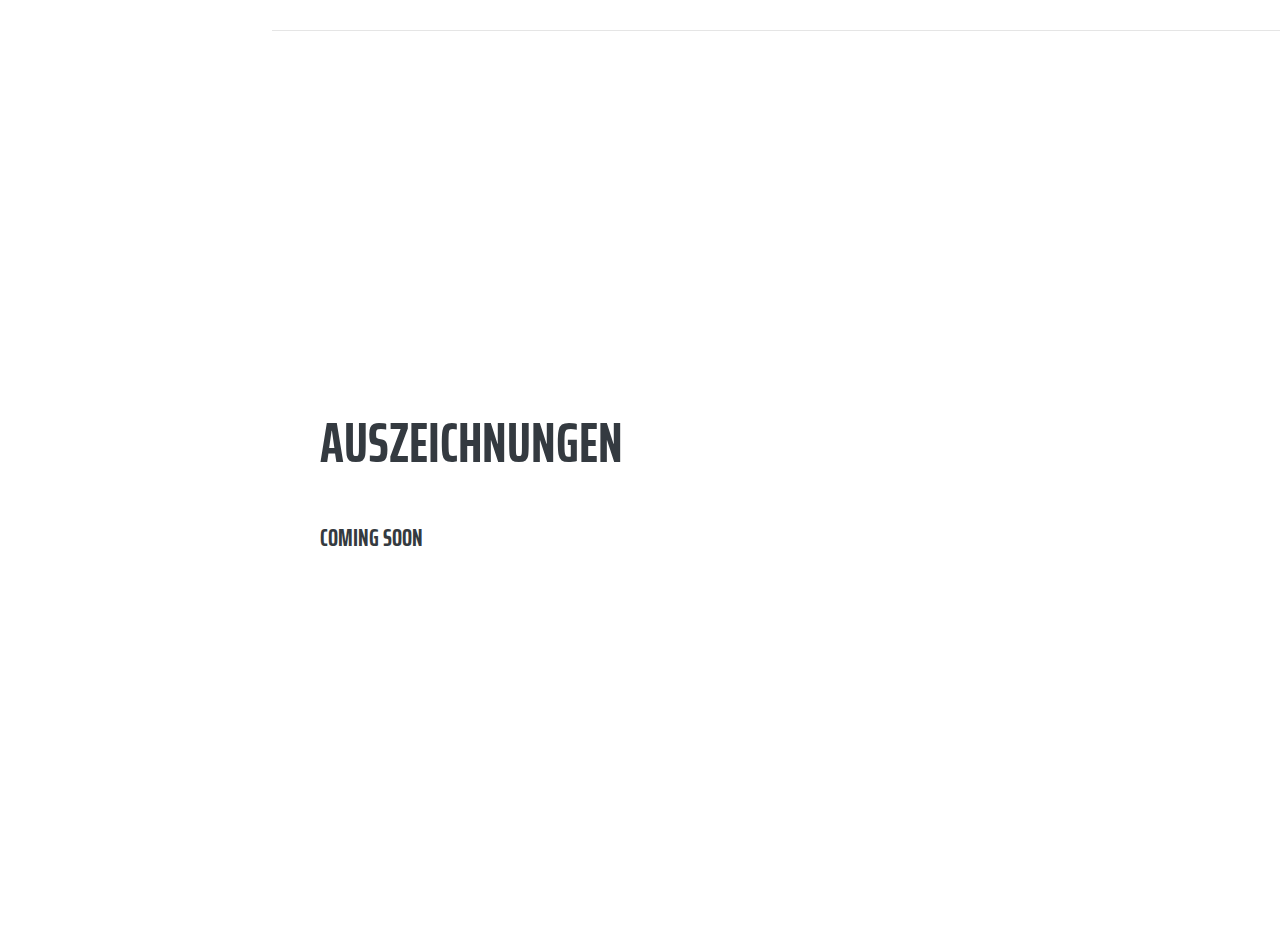
==== commit 2440d2ac: "improved skills section" ====
--- a/en/index.html
+++ b/en/index.html
@@ -82,7 +82,7 @@
                 <h2 class="mb-5">Work Experience</h2>
                 <div class="d-flex flex-column flex-md-row justify-content-between mb-5">
                     <div class="flex-grow-1">
-                        <h3 class="mb-0">Junior Developer</h3>
+                        <h3 class="mb-0">Junior Java Developer</h3>
                         <div class="subheading mb-3">Robotron Datenbank-Software GmbH</div>
                         <div class="collapse" id="rds">
                             <div class="card card-body">
@@ -268,55 +268,56 @@
                 <div class="progress">
                     <div class="progress-bar" role="progressbar" aria-valuenow="50" aria-valuemin="0"
                         aria-valuemax="100" style="width: 50%;">
-                        <span class="sr-only">50% Complete</span>
+                        <span class="sr-only">1+ years of experience or 50% Complete</span>
                     </div>
                     <span class="progress-type"><i class="fab fa-js-square"></i>&nbsp;JAVASCRIPT</span>
-                    <span class="progress-completed">50%</span>
+                    <span class="progress-completed">1+ years | 50%</span>
                 </div>
                 <br />
                 <div class="subheading mb-3">Windows</div>
                 <div class="progress">
                     <div class="progress-bar" role="progressbar" aria-valuenow="50" aria-valuemin="0"
                         aria-valuemax="100" style="width: 50%;">
-                        <span class="sr-only">50% Complete</span>
+                        <span class="sr-only">3+ years of experience or 50% Complete</span>
                     </div>
                     <span class="progress-type"><i class="fas fa-hashtag"></i>&nbsp;C#</span>
-                    <span class="progress-completed">50%</span>
+                    <span class="progress-completed">3+ years | 50%</span>
                 </div>
                 <br />
                 <div class="progress">
                     <div class="progress-bar" role="progressbar" aria-valuenow="50" aria-valuemin="0"
                         aria-valuemax="100" style="width: 50%;">
-                        <span class="sr-only">50% Complete</span>
+                        <span class="sr-only">3+ years of experience or 50% Complete</span>
                     </div>
                     <span class="progress-type"><i class="fab fa-windows"></i>&nbsp;.NET</span>
-                    <span class="progress-completed">50%</span>
+                    <span class="progress-completed">3+ years | 50%</span>
                 </div>
                 <br />
                 <div class="subheading mb-3">Enterprise</div>
                 <div class="progress">
                     <div class="progress-bar progress-bar-info progress-bar-striped active" role="progressbar"
                         aria-valuenow="60" aria-valuemin="0" aria-valuemax="100" style="width: 60%">
+                        <span class="sr-only">1+ years of experience or 60% Complete</span>
                         <span class="progress-status">active</span>
                     </div>
                     <span class="progress-type"><i class="fab fa-java"></i>&nbsp;JAVA</span>
-                    <span class="progress-completed">60%</span>
+                    <span class="progress-completed">1+ years | 60%</span>
                 </div>
                 <br />
                 <div class="subheading mb-3">Blockchain</div>
                 <div class="progress">
                     <div class="progress-bar" role="progressbar" aria-valuenow="60" aria-valuemin="0"
                         aria-valuemax="100" style="width: 60%;">
-                        <span class="sr-only">60% Complete</span>
+                        <span class="sr-only">1+ years of experience or 60% Complete</span>
                     </div>
                     <span class="progress-type"><i class="fab fa-python"></i>&nbsp;PYTHON</span>
-                    <span class="progress-completed">60%</span>
+                    <span class="progress-completed">1+ years | 60%</span>
                 </div>
                 <br />
                 <div class="progress">
                     <div class="progress-bar progress-bar-info progress-bar-striped active" role="progressbar"
                         aria-valuenow="30" aria-valuemin="0" aria-valuemax="100" style="width: 30%">
-                        <span class="progress-status">active</span>
+                        <span class="sr-only">30% Complete</span>
                     </div>
                     <span class="progress-type"><i class="fab fa-google"></i>&nbsp;GO</span>
                     <span class="progress-completed">30%</span>
@@ -325,6 +326,7 @@
                 <div class="progress">
                     <div class="progress-bar progress-bar-info progress-bar-striped active" role="progressbar"
                         aria-valuenow="50" aria-valuemin="0" aria-valuemax="100" style="width: 50%">
+                        <span class="sr-only">50% Complete</span>
                         <span class="progress-status">active</span>
                     </div>
                     <span class="progress-type"><i class="fab fa-ethereum"></i>&nbsp;SOLIDITY</span>
@@ -334,31 +336,34 @@
                 <div class="subheading mb-3">Skills & Tools</div>
                 <ul class="fa-ul mb-0">
                     <li>
-                        <span class="fa-li"><i class="fas fa-check"></i></span>Version control systems like SVN or Git (GitHub and GitLab experience)
-                    </li>
-                    <li>
-                        <span class="fa-li"><i class="fas fa-check"></i></span>Relational and non-relational (NoSQL) databases(MSSQL, MySQL, MongoDB)
-                    </li>
-                    <li>
-                        <span class="fa-li"><i class="fas fa-check"></i></span>RESTful API Development
-                    </li>
-                    <li>
-                        <span class="fa-li"><i class="fas fa-check"></i></span>Agile software methods like SCRUM
-                    </li>
-                    <li>
-                        <span class="fa-li"><i class="fas fa-check"></i></span>Code documentation and Logging
-                    </li>
-                    <li>
-                        <span class="fa-li"><i class="fas fa-check"></i></span>Manipulation and automation of PDF, Excel and Word documents
-                    </li>
-                    <li>
-                        <span class="fa-li"><i class="fas fa-check"></i></span>(De-)Serializing of JSON and XML formats
-                    </li>
-                    <li>
-                        <span class="fa-li"><i class="fas fa-check"></i></span>Development of Smart Contracts and decentralized Apps (dApps)
-                    </li>
-                    <li>
-                        <span class="fa-li"><i class="fas fa-check"></i></span>Development of low-level hardware drivers for electricity measurement devices
+                        <span class="fa-li"><i class="fas fa-check"></i></span>Version control systems like SVN or Git (e.g. GitHub and GitLab experience)
+                    </li>
+                    <li>
+                        <span class="fa-li"><i class="fas fa-check"></i></span>Relational and non-relational (NoSQL) databases (e.g. MSSQL, MySQL, MongoDB)
+                    </li>
+                    <li>
+                        <span class="fa-li"><i class="fas fa-check"></i></span>RESTful API Development (CRUD)
+                    </li>
+                    <li>
+                        <span class="fa-li"><i class="fas fa-check"></i></span>Agile software development methods (SCRUM)
+                    </li>
+                    <li>
+                        <span class="fa-li"><i class="fas fa-check"></i></span>Proper code documentation and logging
+                    </li>
+                    <li>
+                        <span class="fa-li"><i class="fas fa-check"></i></span>Manipulation / automation of PDF, Excel or Word documents
+                    </li>
+                    <li>
+                        <span class="fa-li"><i class="fas fa-check"></i></span>(De-)Serializing JSON and XML formats
+                    </li>
+                    <li>
+                        <span class="fa-li"><i class="fas fa-check"></i></span>Development of Ethereum Smart Contracts and Decentralized Applications (dApps)
+                    </li>
+                    <li>
+                        <span class="fa-li"><i class="fas fa-check"></i></span>Development of low-level device drivers for electricity measurement devices
+                    </li>
+                    <li>
+                        <span class="fa-li"><i class="fas fa-check"></i></span>Development and Usage of Microservices
                     </li>
                 </ul>
             </div>
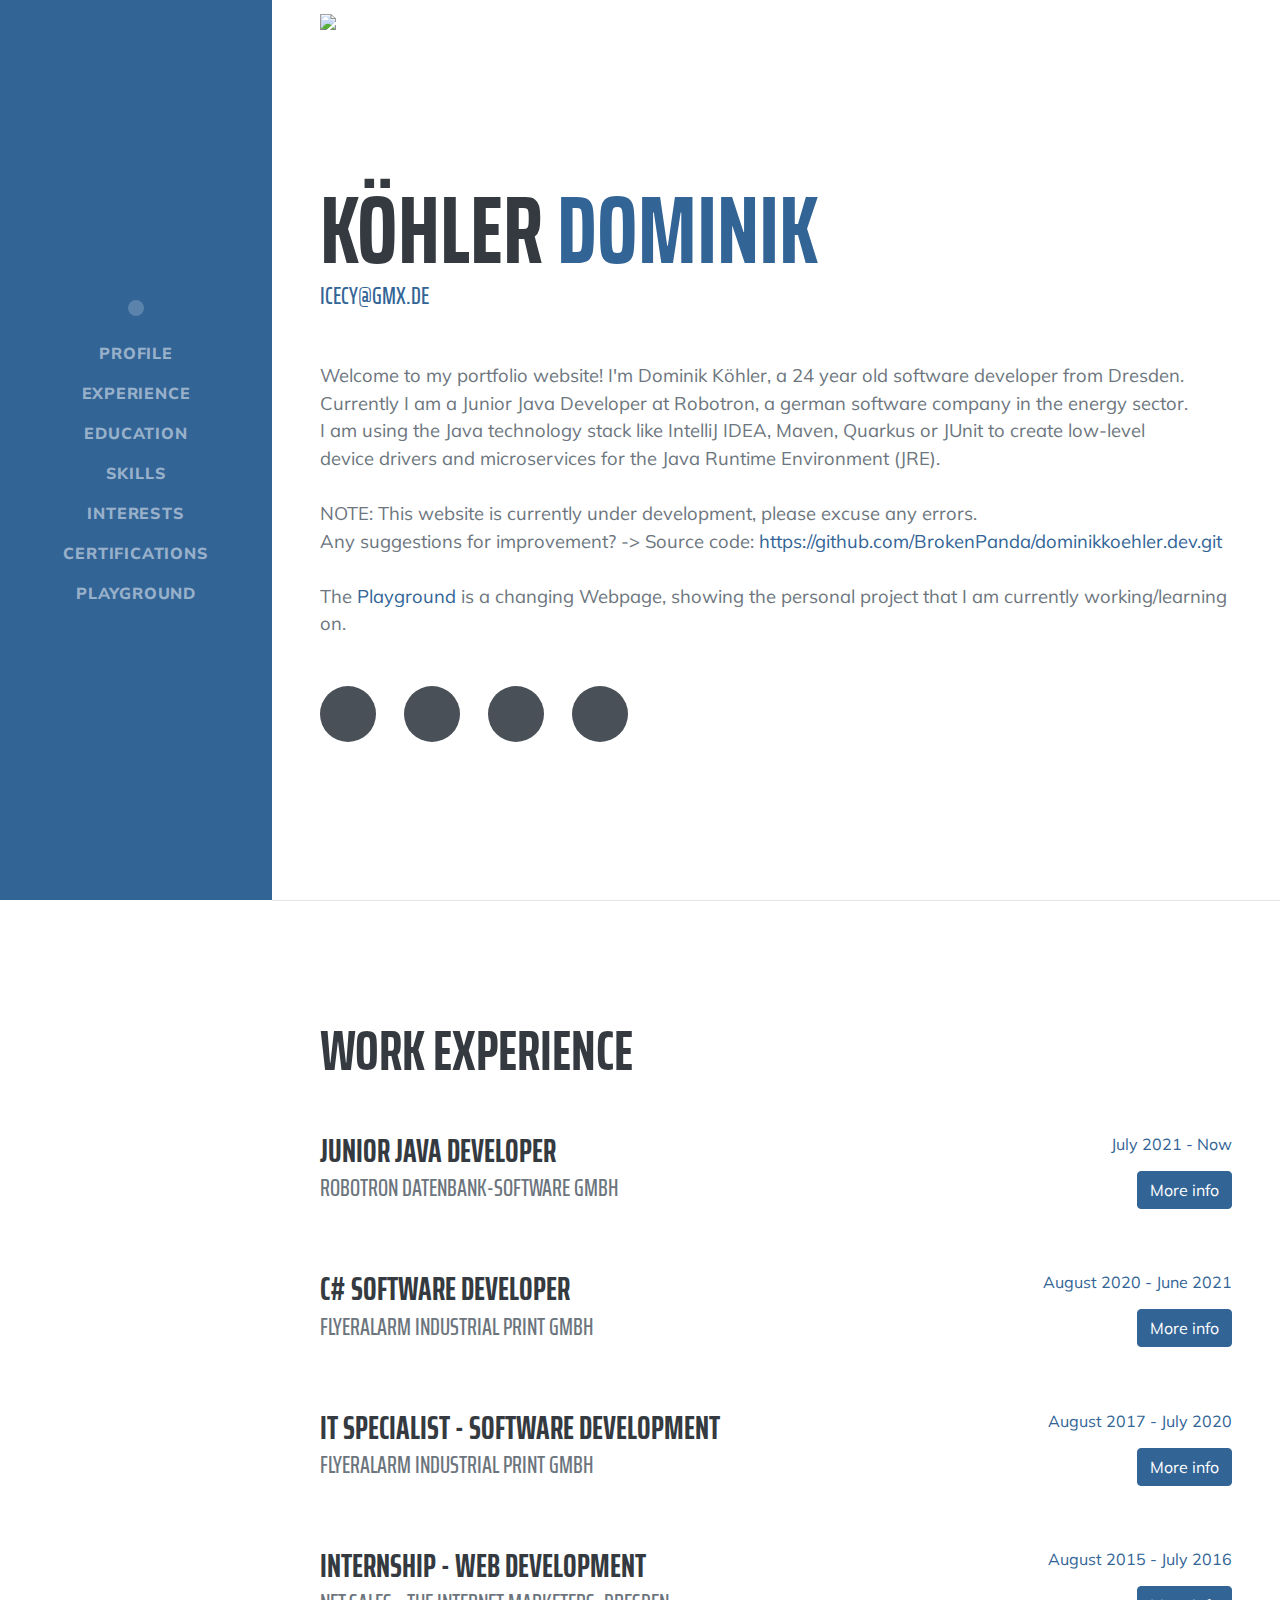
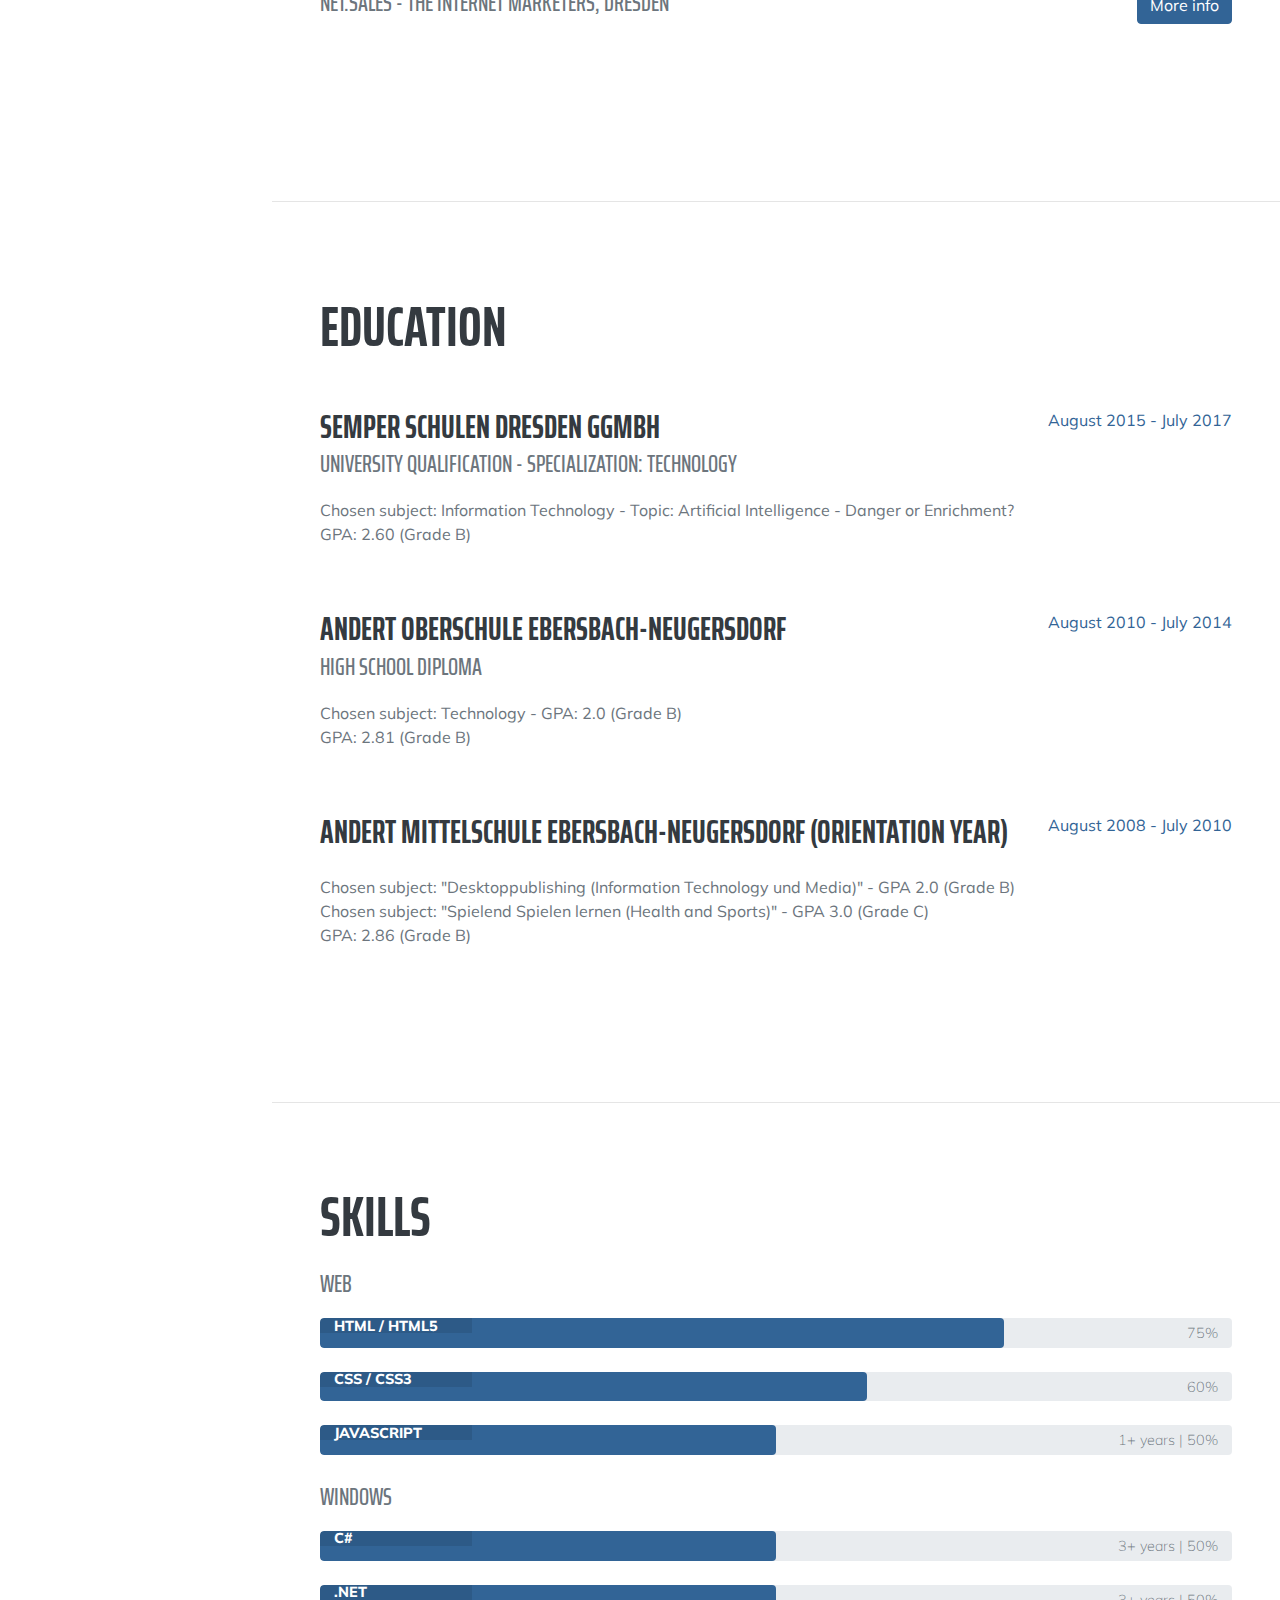
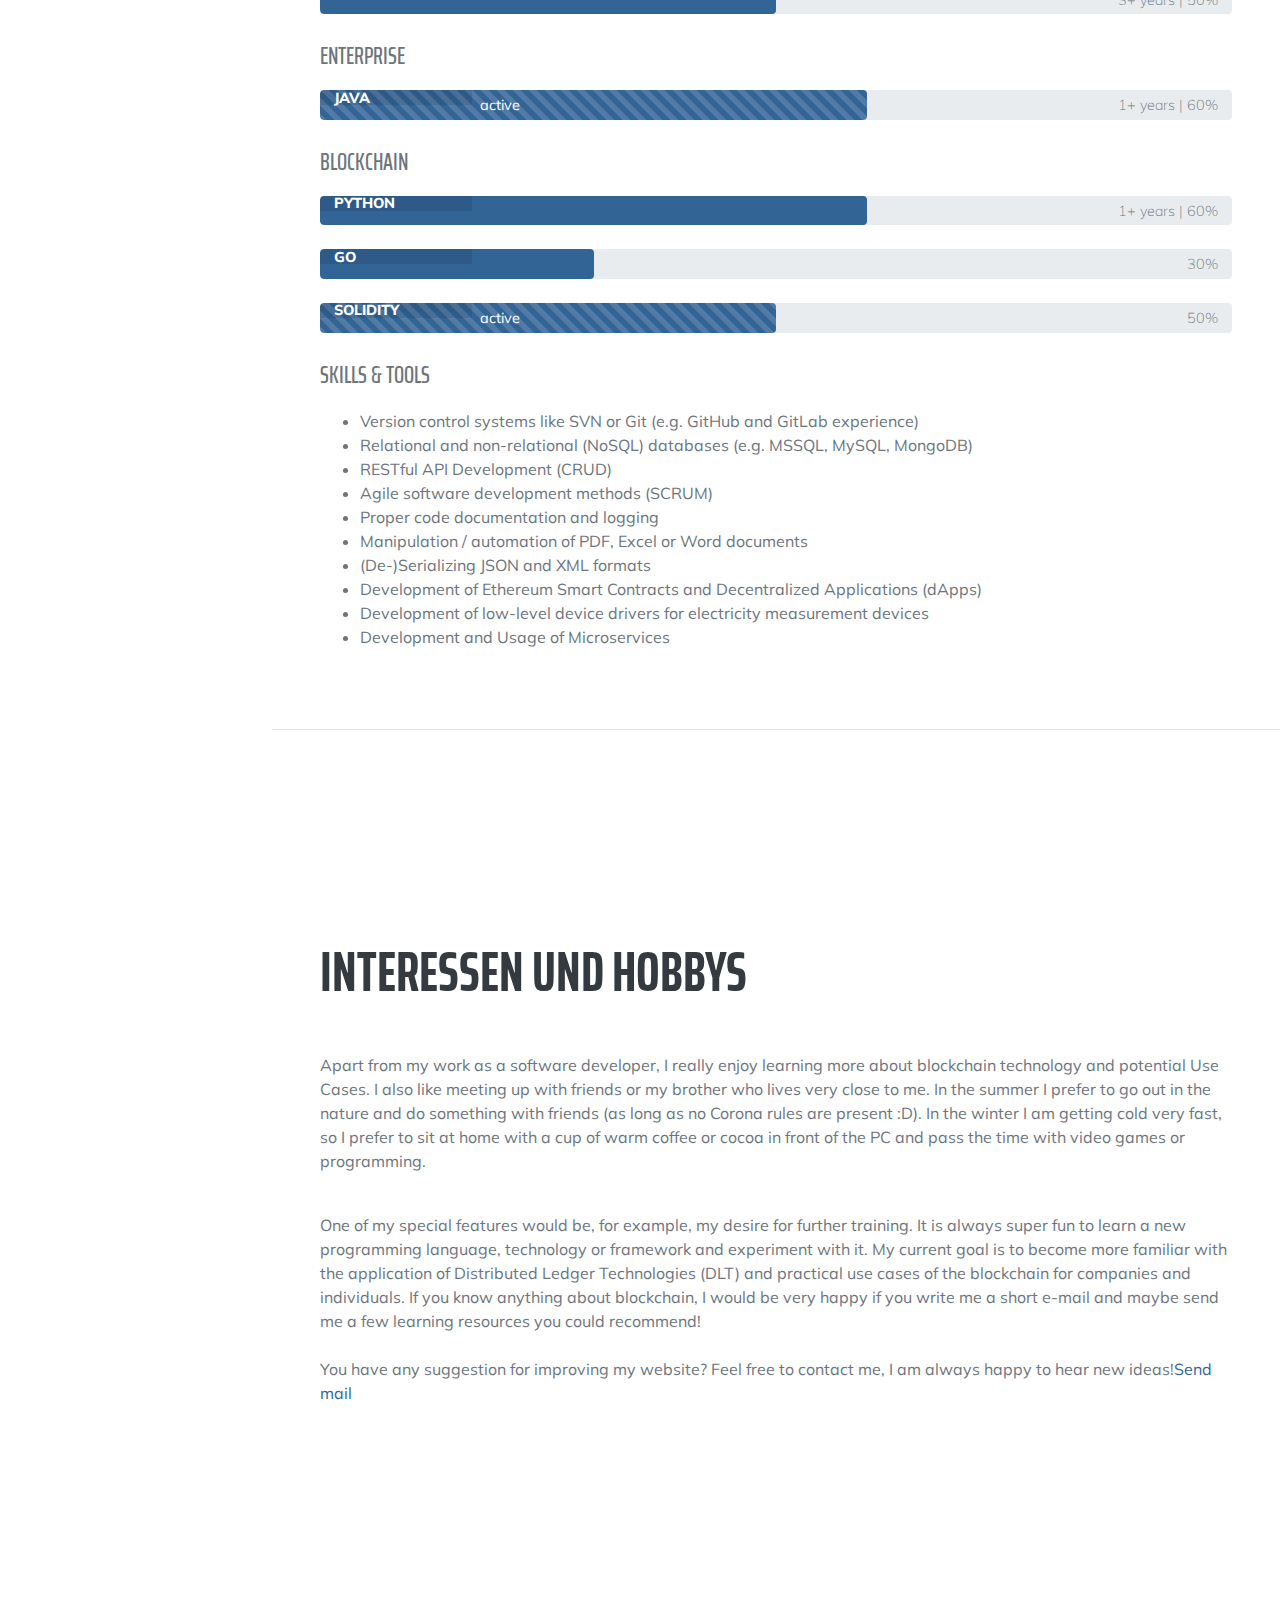
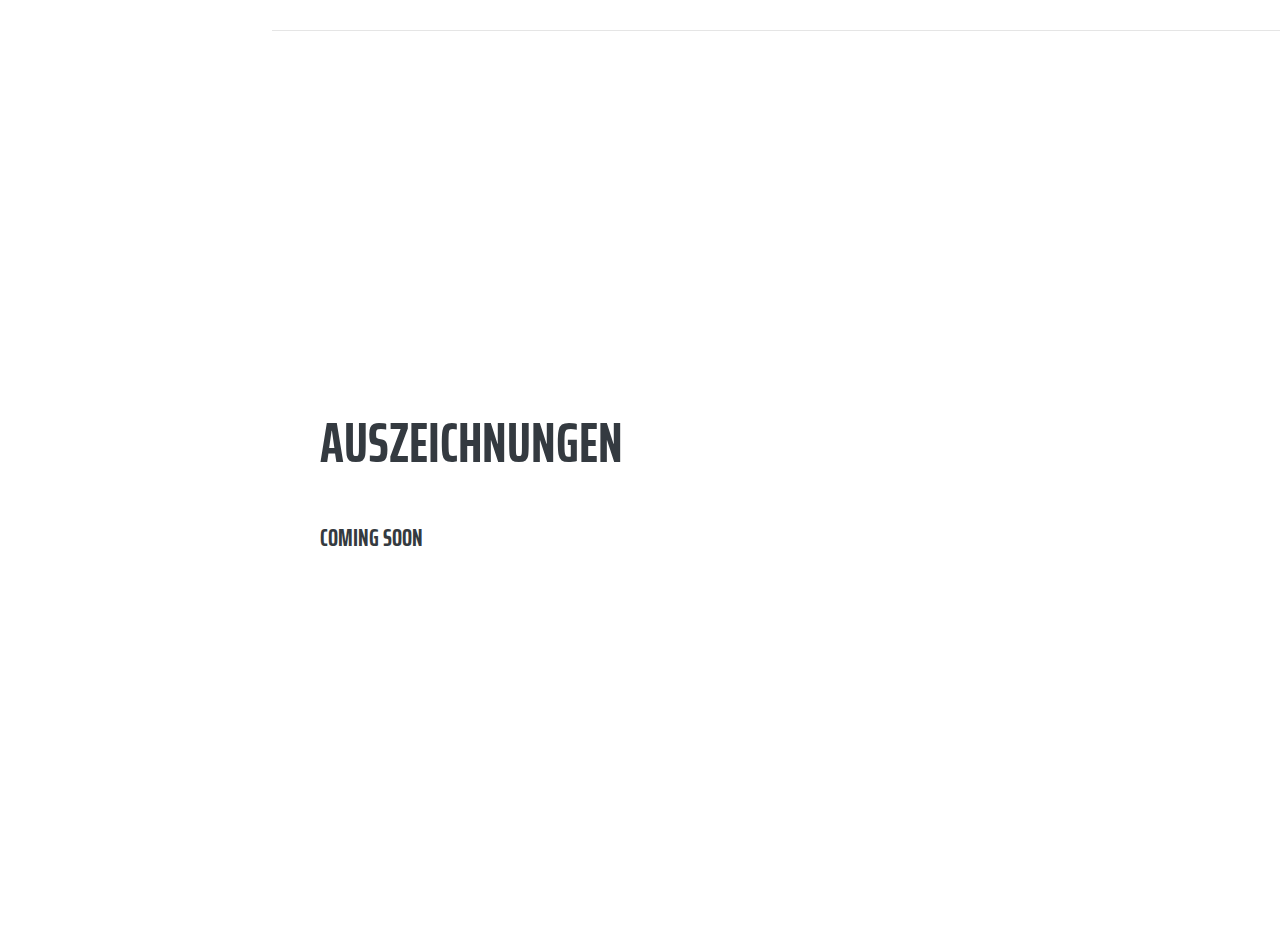
==== commit 3d829d44: "fixed progress-bar style" ====
--- a/en/index.html
+++ b/en/index.html
@@ -315,7 +315,7 @@
                 </div>
                 <br />
                 <div class="progress">
-                    <div class="progress-bar progress-bar-info progress-bar-striped active" role="progressbar"
+                    <div class="progress-bar" role="progressbar"
                         aria-valuenow="30" aria-valuemin="0" aria-valuemax="100" style="width: 30%">
                         <span class="sr-only">30% Complete</span>
                     </div>
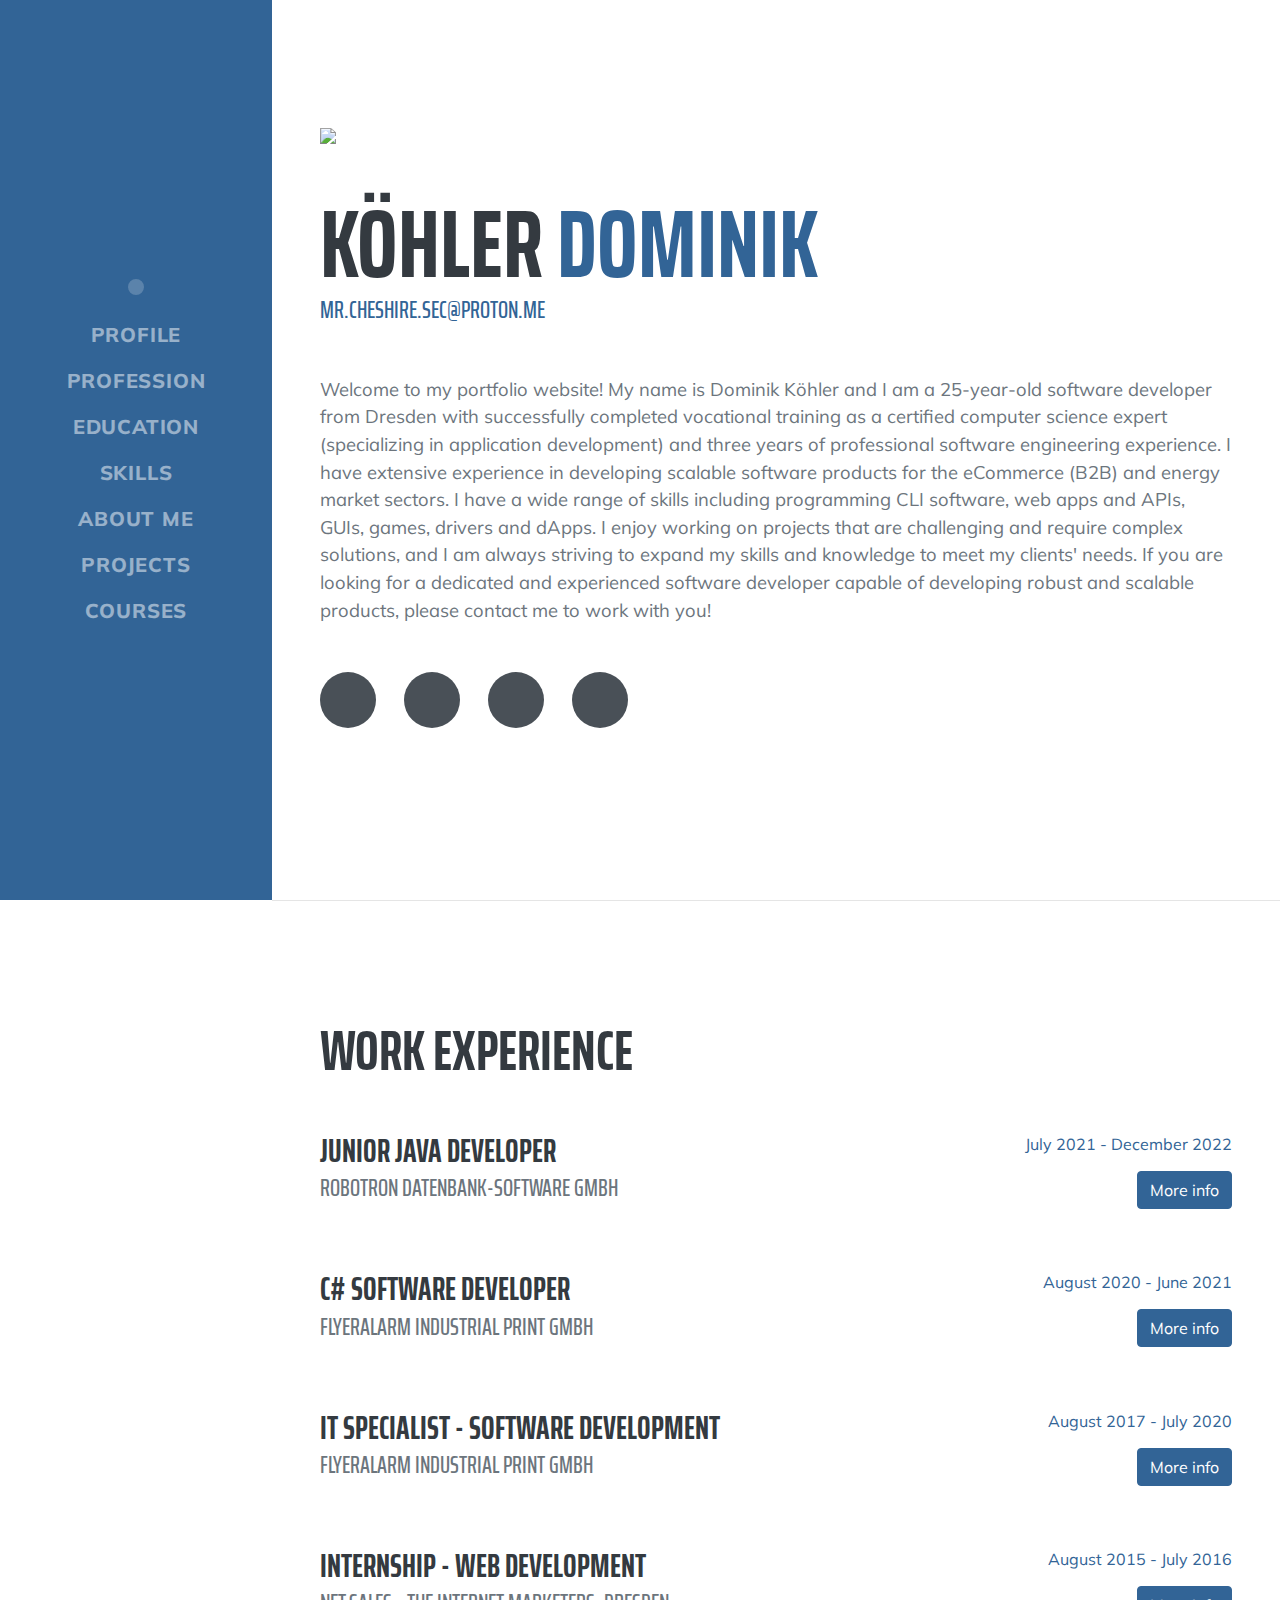
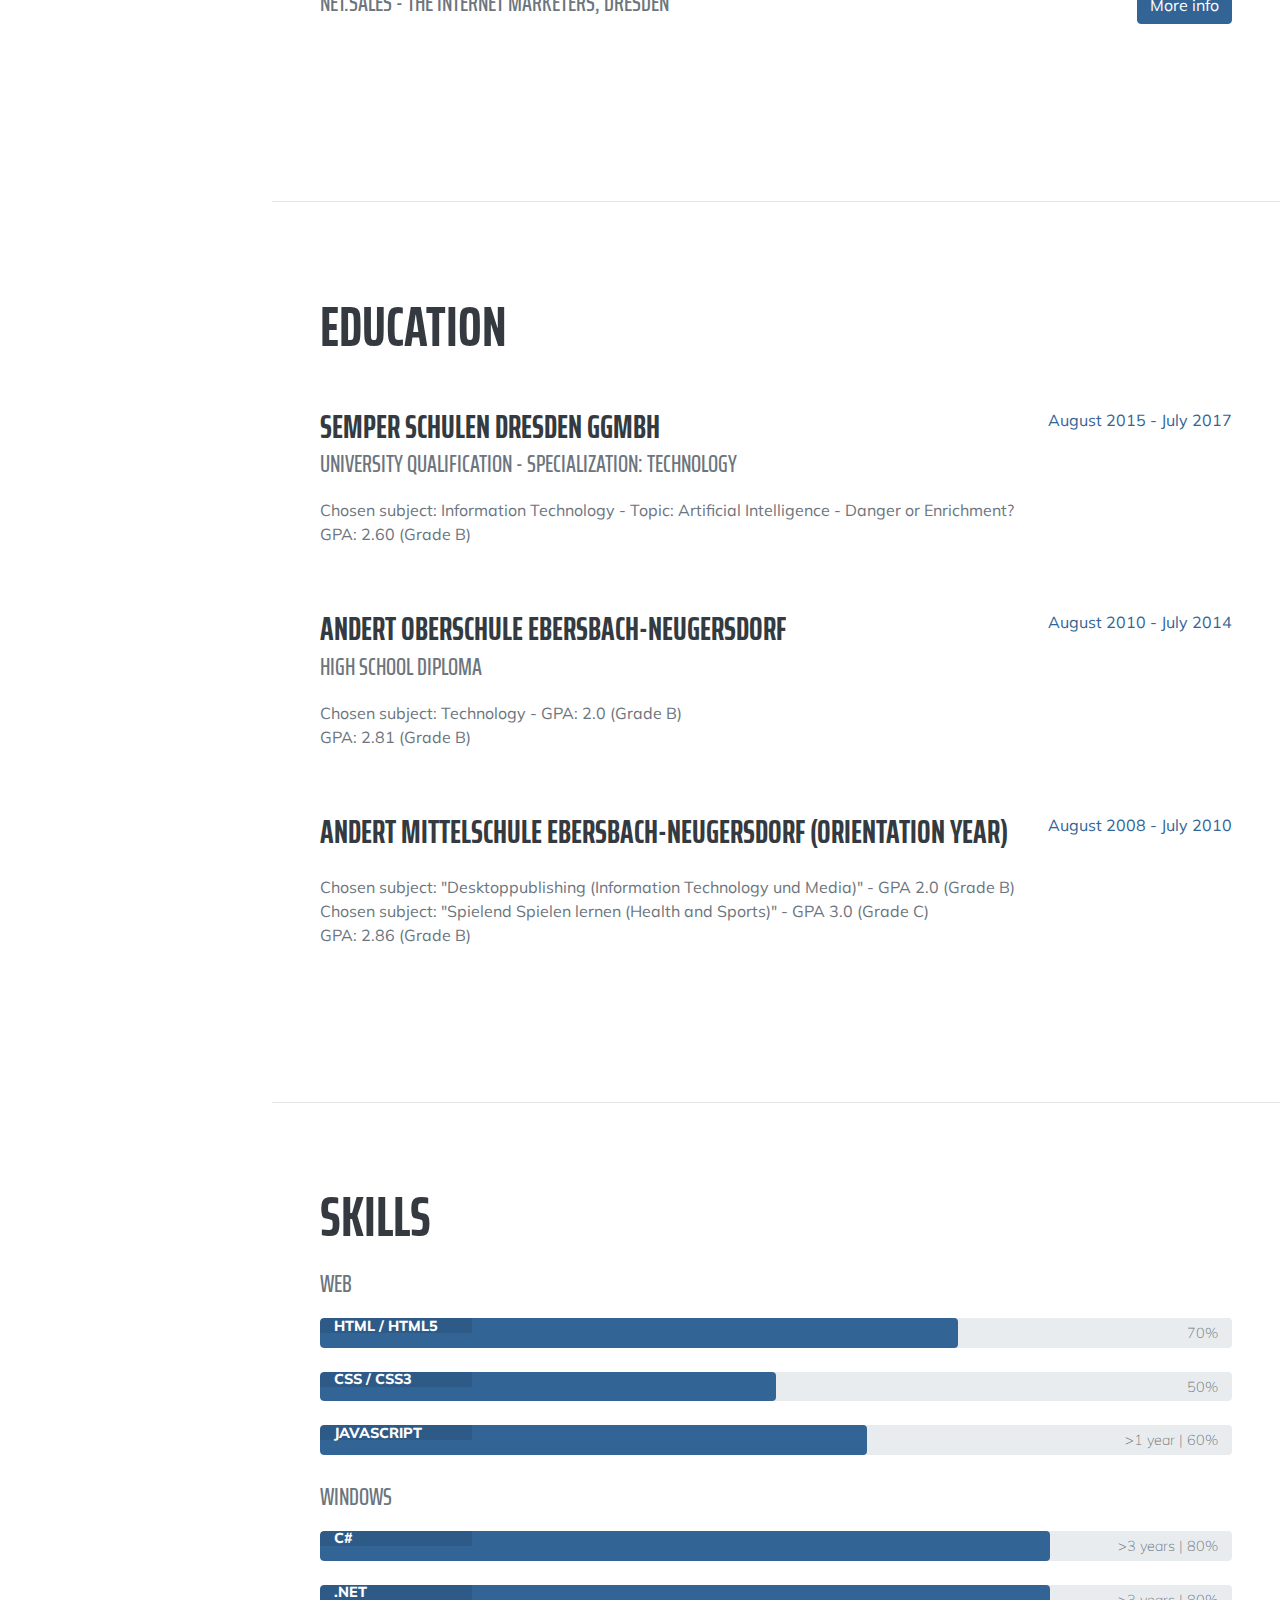
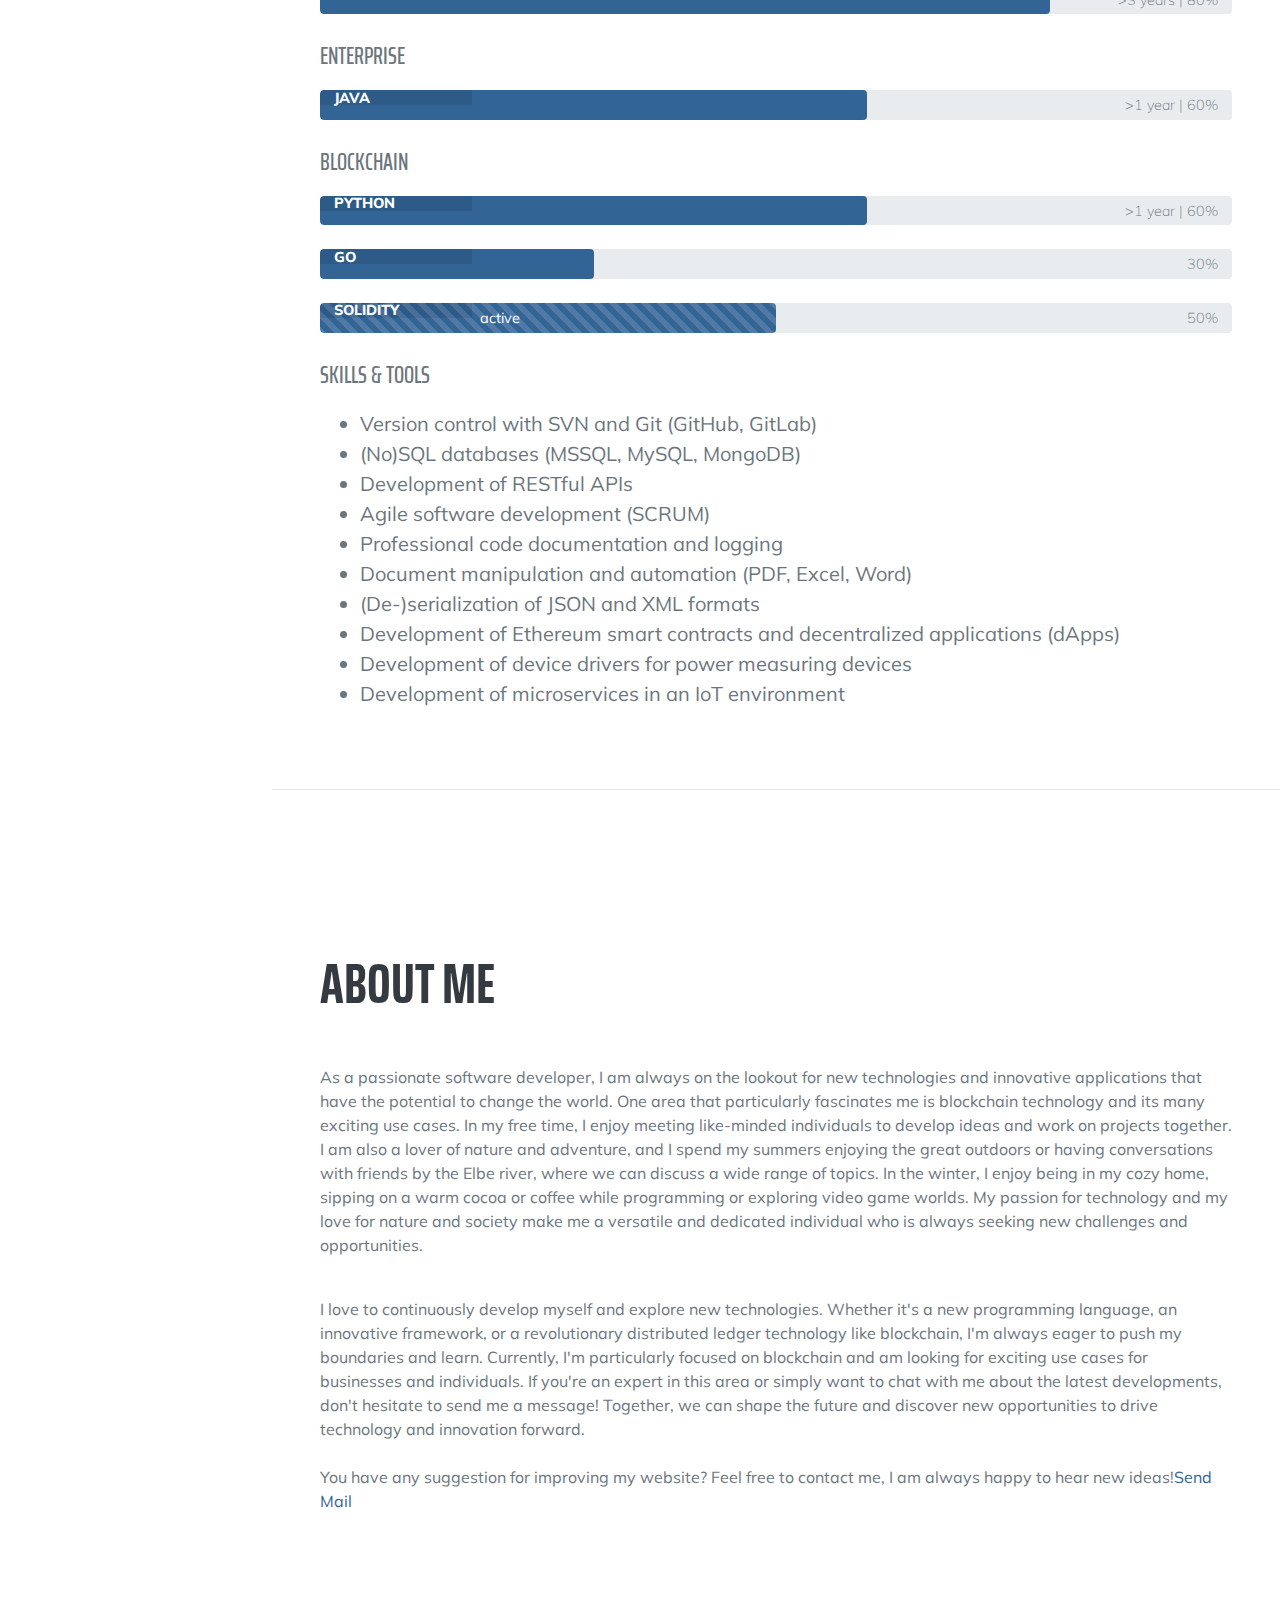
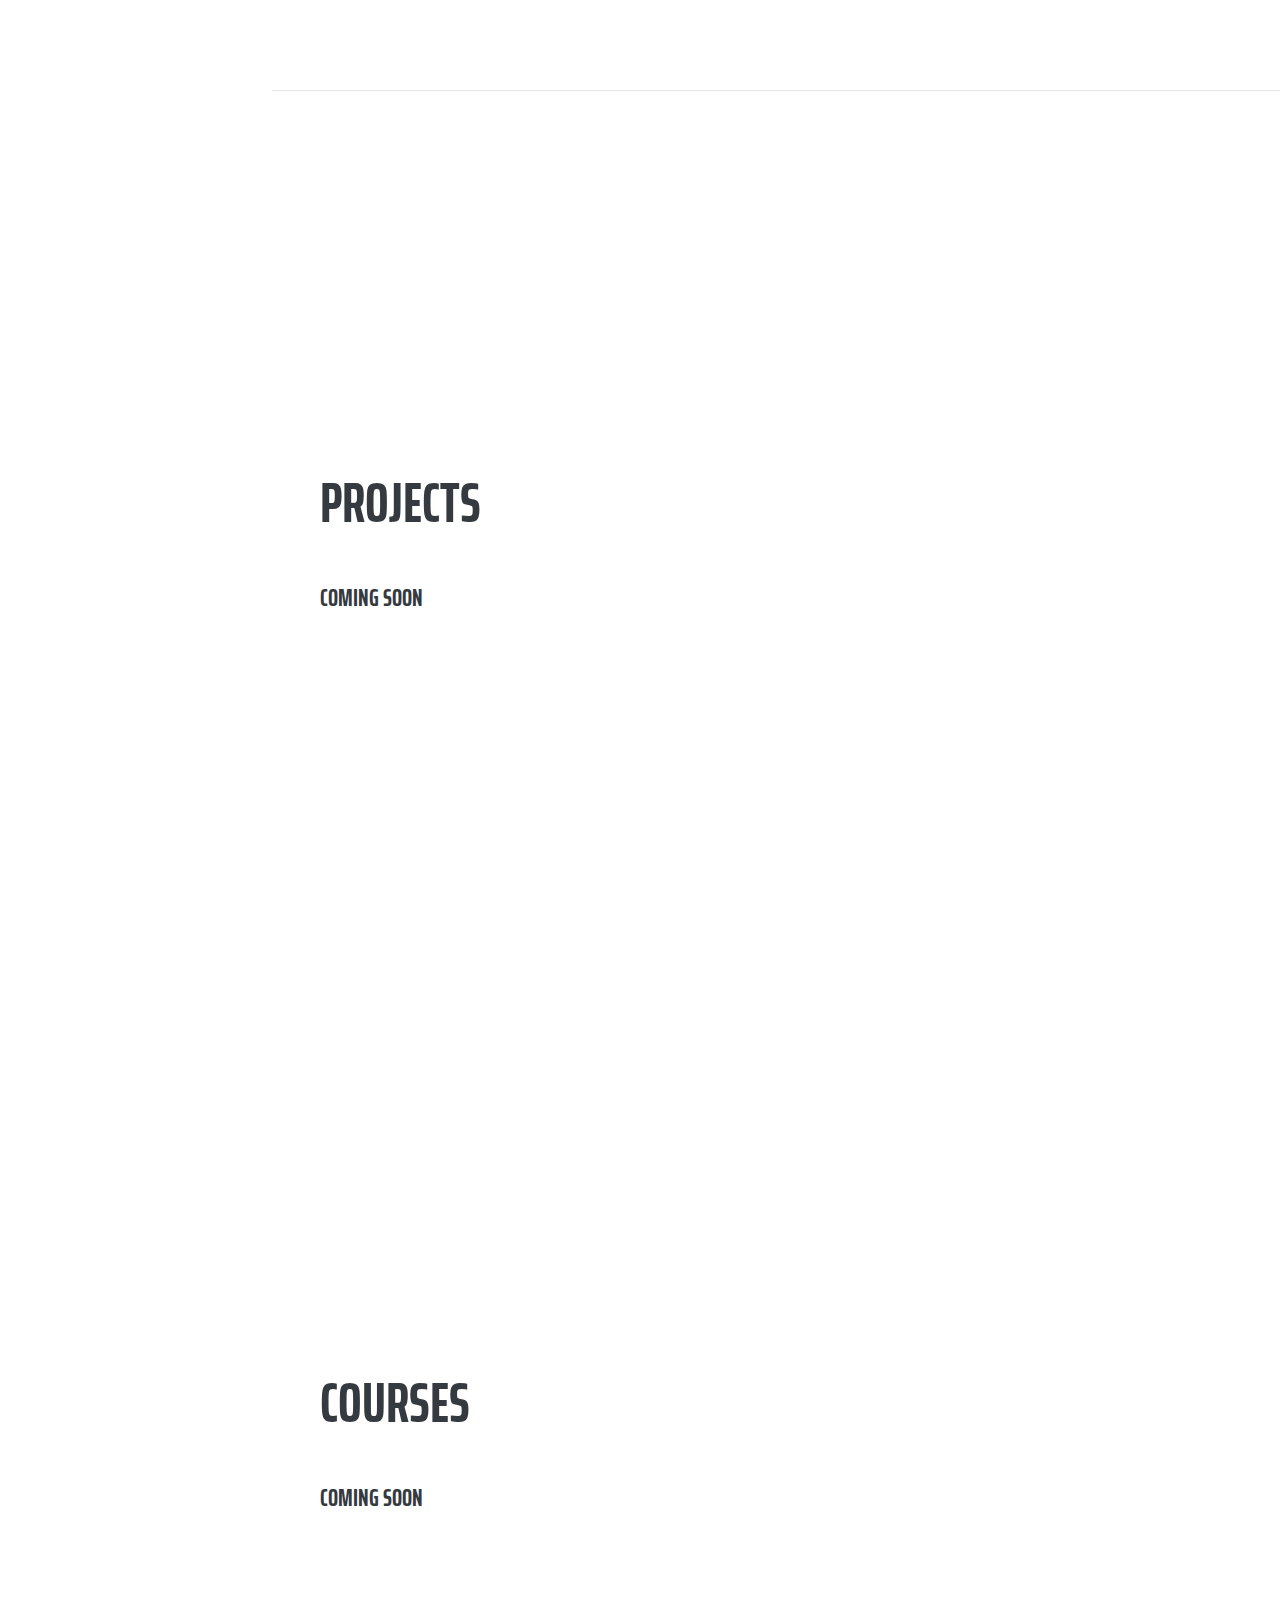
==== commit c8fee2d1: "updated content, updated english version" ====
--- a/en/index.html
+++ b/en/index.html
@@ -4,9 +4,9 @@
 <head>
     <meta charset="utf-8" />
     <meta name="viewport" content="width=device-width, initial-scale=1, shrink-to-fit=no" />
-    <meta name="description" content="Dominik Köhler | Junior Developer | Dresden | Saxony | Germany " />
+    <meta name="description" content="Welcome to my portfolio website! I'm Dominik Köhler, a 25 year old software developer from Dresden, Germany." />
     <meta name="author" content="Dominik Köhler" />
-    <title>Dominik Köhler | Junior Java Developer | Dresden, Saxony, Germany</title>
+    <title>Dominik Köhler | Software Developer | Web 3.0 & Blockchain | Dresden, Saxony, Germany</title>
     <link rel="icon" type="image/x-icon" href="../assets/img/favicon.ico" />
     <script src="https://use.fontawesome.com/releases/v5.15.1/js/all.js" crossorigin="anonymous"></script>
     <link href="https://fonts.googleapis.com/css?family=Saira+Extra+Condensed:500,700" rel="stylesheet"
@@ -27,21 +27,20 @@
                 class="navbar-toggler-icon"></span></button>
         <div class="collapse navbar-collapse" id="navbarSupportedContent">
             <ul class="navbar-nav">
-                <li class="nav-item"><a class="nav-link js-scroll-trigger" href="#about">Profile</a></li>
-                <li class="nav-item"><a class="nav-link js-scroll-trigger" href="#experience">Experience</a></li>
+                <li class="nav-item"><a class="nav-link js-scroll-trigger" href="#profile">Profile</a></li>
+                <li class="nav-item"><a class="nav-link js-scroll-trigger" href="#work">Profession</a></li>
                 <li class="nav-item"><a class="nav-link js-scroll-trigger" href="#education">Education</a></li>
                 <li class="nav-item"><a class="nav-link js-scroll-trigger" href="#skills">Skills</a></li>
-                <li class="nav-item"><a class="nav-link js-scroll-trigger" href="#interests">Interests</a></li>
-                <li class="nav-item"><a class="nav-link js-scroll-trigger" href="#awards">Certifications</a></li>
-                <li class="nav-item"><a class="nav-link js-scroll-trigger" href="https://biologyst.lima-city.de"
-                        target="_blank">Playground</a></li>
+                <li class="nav-item"><a class="nav-link js-scroll-trigger" href="#aboutme">About me</a></li>
+                <li class="nav-item"><a class="nav-link js-scroll-trigger" href="#projects">Projects</a></li>
+                <li class="nav-item"><a class="nav-link js-scroll-trigger" href="#courses">Courses</a></li>
             </ul>
         </div>
     </nav>
     <!-- Page Content-->
     <div class="container-fluid p-0">
         <!-- About-->
-        <section class="resume-section" id="about">
+        <section class="resume-section" id="profile">
             <div class="resume-section-content">
                 <a href="../index.html"><img src="../assets/img/germany-icon.png" class="language-icon" /></a>
                 <h1 class="mb-0">
@@ -49,35 +48,30 @@
                     <span class="text-primary">Dominik</span>
                 </h1>
                 <div class="subheading mb-5">
-                    <a href="mailto:icecy@gmx.de">IceCy@gmx.de</a>
+                    <a href="mailto:mr.cheshire.sec@proton.me">mr.cheshire.sec@proton.me</a>
                 </div>
                 <p class="lead mb-5">
-                    Welcome to my portfolio website! I'm Dominik Köhler, a 24 year old software developer
-                    from Dresden.<br />
-                    Currently I am a Junior Java Developer at Robotron, a german software company in the energy sector.<br />
-                    I am using the Java technology stack like IntelliJ IDEA, Maven, Quarkus or JUnit to create low-level<br />
-                    device drivers and microservices for the Java Runtime Environment (JRE).<br /><br />
-                    NOTE: This website is currently under development, please excuse any errors.<br />
-                    Any suggestions for improvement? -> Source code: <a
-                        href="https://github.com/BrokenPanda/dominikkoehler.dev.git"
-                        target="_blank">https://github.com/BrokenPanda/dominikkoehler.dev.git</a><br /><br />
-                    The <a href="https://biologyst.lima-city.de" target="_blank">Playground</a> is a changing
-                    Webpage, showing the personal project that I am currently working/learning on.<br />
+                    Welcome to my portfolio website! My name is Dominik Köhler and I am a 25-year-old software developer from Dresden with successfully completed vocational training as a certified computer science expert (specializing in application development) and three years of professional software engineering experience. I have extensive experience in developing scalable software products for the eCommerce (B2B) and energy market sectors.
+
+                     I have a wide range of skills including programming CLI software, web apps and APIs, GUIs, games, drivers and dApps. I enjoy working on projects that are challenging and require complex solutions, and I am always striving to expand my skills and knowledge to meet my clients' needs. If you are looking for a dedicated and experienced software developer capable of developing robust and scalable products, please contact me to work with you!<br />
+                    <!--Any suggestions for improvement? -> Source code: <a
+                        href="https://github.com/CheshireSec/dominikkoehler.dev.git"
+                        target="_blank">https://github.com/CheshireSec/dominikkoehler.dev.git</a><br /><br />-->
                 </p>
                 <div class="social-icons">
-                    <a class="social-icon" href="https://www.linkedin.com/in/dominik-k%C3%B6hler-7989a8193"
+                    <a class="social-icon" href="https://www.linkedin.com/in/CheshireSec"
                         target="_blank"><i class="fab fa-linkedin-in"></i></a>
-                    <a class="social-icon" href="https://github.com/BrokenPanda" target="_blank"><i
+                    <a class="social-icon" href="https://github.com/CheshireSec" target="_blank"><i
                             class="fab fa-github"></i></a>
-                    <a class="social-icon" href="https://twitter.com/Ice_Cyber" target="_blank"><i
+                    <a class="social-icon" href="https://twitter.com/CheshireSec" target="_blank"><i
                             class="fab fa-twitter"></i></a>
-                    <a class="social-icon" href="mailto:IceCy@gmx.de"><i class="fas fa-at"></i></a>
+                    <a class="social-icon" href="mailto:mr.cheshire.sec@proton.me"><i class="fas fa-at"></i></a>
                 </div>
             </div>
         </section>
         <hr class="m-0" />
         <!-- Experience-->
-        <section class="resume-section" id="experience">
+        <section class="resume-section" id="work">
             <div class="resume-section-content">
                 <h2 class="mb-5">Work Experience</h2>
                 <div class="d-flex flex-column flex-md-row justify-content-between mb-5">
@@ -86,18 +80,19 @@
                         <div class="subheading mb-3">Robotron Datenbank-Software GmbH</div>
                         <div class="collapse" id="rds">
                             <div class="card card-body">
-                                Here I am using Java and its corresponding technology stack like Maven, JUnit and IntelliJ IDEA
-                                to create cutting-edge software for the energy sector.<br />
-                                I am currently developing low-level device drivers for energy measurement devices, microservices
-                                and learning best practices such as functional programming or Interface Abstraction.
-                                Until this point, I already worked with the message queue broker RabbitMQ,
-                                the NoSQL database MongoDB or the Java Framework Quarkus.<br />
-                                I learn new things every day and am very excited to go further into IoT software development.<br />
+                                <ul>
+                                    <li>IoT Development (Drivers)</li>
+                                    <li>Java, Maven, JUnit, Log4J</li>
+                                    <li>Microservices (Quarkus Framework)</li>
+                                    <li>Elegant OOP / Functional Programming</li>
+                                    <li>Message Queues (i.e. RabbitMQ using AMQP or MQTT)</li>
+                                    <li>NoSQL Databases (MongoDB)</li>
+                                </ul>
                             </div>
                         </div>
                     </div>
                     <div class="flex-shrink-0">
-                        <span class="text-primary">July 2021 - Now</span><br />
+                        <span class="text-primary">July 2021 - December 2022</span><br />
                         <a class="btn btn-primary" data-toggle="collapse" href="#rds" role="button"
                             aria-expanded="false" aria-controls="rds">
                             More info
@@ -248,70 +243,69 @@
                 <h2 class="mb-3">Skills</h2>
                 <div class="subheading mb-3">Web</div>
                 <div class="progress">
-                    <div class="progress-bar" role="progressbar" aria-valuenow="75" aria-valuemin="0"
-                        aria-valuemax="100" style="width: 75%;">
-                        <span class="sr-only">75% Complete</span>
+                    <div class="progress-bar" role="progressbar" aria-valuenow="70" aria-valuemin="0"
+                        aria-valuemax="100" style="width: 70%;">
+                        <span class="sr-only">70% Complete</span>
                     </div>
                     <span class="progress-type"><i class="fab fa-html5"></i>&nbsp;HTML / HTML5</span>
-                    <span class="progress-completed">75%</span>
-                </div>
-                <br />
-                <div class="progress">
-                    <div class="progress-bar" role="progressbar" aria-valuenow="60" aria-valuemin="0"
-                        aria-valuemax="100" style="width: 60%;">
-                        <span class="sr-only">60% Complete</span>
-                    </div>
-                    <span class="progress-type"><i class="fab fa-css3-alt"></i>&nbsp;CSS / CSS3</span>
-                    <span class="progress-completed">60%</span>
+                    <span class="progress-completed">70%</span>
                 </div>
                 <br />
                 <div class="progress">
                     <div class="progress-bar" role="progressbar" aria-valuenow="50" aria-valuemin="0"
                         aria-valuemax="100" style="width: 50%;">
-                        <span class="sr-only">1+ years of experience or 50% Complete</span>
-                    </div>
-                    <span class="progress-type"><i class="fab fa-js-square"></i>&nbsp;JAVASCRIPT</span>
-                    <span class="progress-completed">1+ years | 50%</span>
-                </div>
-                <br />
-                <div class="subheading mb-3">Windows</div>
-                <div class="progress">
-                    <div class="progress-bar" role="progressbar" aria-valuenow="50" aria-valuemin="0"
-                        aria-valuemax="100" style="width: 50%;">
-                        <span class="sr-only">3+ years of experience or 50% Complete</span>
-                    </div>
-                    <span class="progress-type"><i class="fas fa-hashtag"></i>&nbsp;C#</span>
-                    <span class="progress-completed">3+ years | 50%</span>
-                </div>
-                <br />
-                <div class="progress">
-                    <div class="progress-bar" role="progressbar" aria-valuenow="50" aria-valuemin="0"
-                        aria-valuemax="100" style="width: 50%;">
-                        <span class="sr-only">3+ years of experience or 50% Complete</span>
-                    </div>
-                    <span class="progress-type"><i class="fab fa-windows"></i>&nbsp;.NET</span>
-                    <span class="progress-completed">3+ years | 50%</span>
-                </div>
-                <br />
-                <div class="subheading mb-3">Enterprise</div>
-                <div class="progress">
-                    <div class="progress-bar progress-bar-info progress-bar-striped active" role="progressbar"
-                        aria-valuenow="60" aria-valuemin="0" aria-valuemax="100" style="width: 60%">
-                        <span class="sr-only">1+ years of experience or 60% Complete</span>
-                        <span class="progress-status">active</span>
-                    </div>
-                    <span class="progress-type"><i class="fab fa-java"></i>&nbsp;JAVA</span>
-                    <span class="progress-completed">1+ years | 60%</span>
-                </div>
-                <br />
-                <div class="subheading mb-3">Blockchain</div>
+                        <span class="sr-only">50% Complete</span>
+                    </div>
+                    <span class="progress-type"><i class="fab fa-css3-alt"></i>&nbsp;CSS / CSS3</span>
+                    <span class="progress-completed">50%</span>
+                </div>
+                <br />
                 <div class="progress">
                     <div class="progress-bar" role="progressbar" aria-valuenow="60" aria-valuemin="0"
                         aria-valuemax="100" style="width: 60%;">
                         <span class="sr-only">1+ years of experience or 60% Complete</span>
                     </div>
+                    <span class="progress-type"><i class="fab fa-js-square"></i>&nbsp;JAVASCRIPT</span>
+                    <span class="progress-completed">&gt;1 year | 60%</span>
+                </div>
+                <br />
+                <div class="subheading mb-3">Windows</div>
+                <div class="progress">
+                    <div class="progress-bar" role="progressbar" aria-valuenow="80" aria-valuemin="0"
+                        aria-valuemax="100" style="width: 80%;">
+                        <span class="sr-only">3+ years of experience or 80% Complete</span>
+                    </div>
+                    <span class="progress-type"><i class="fas fa-hashtag"></i>&nbsp;C#</span>
+                    <span class="progress-completed">&gt;3 years | 80%</span>
+                </div>
+                <br />
+                <div class="progress">
+                    <div class="progress-bar" role="progressbar" aria-valuenow="80" aria-valuemin="0"
+                        aria-valuemax="100" style="width: 80%;">
+                        <span class="sr-only">3+ years of experience or 80% Complete</span>
+                    </div>
+                    <span class="progress-type"><i class="fab fa-windows"></i>&nbsp;.NET</span>
+                    <span class="progress-completed">&gt;3 years | 80%</span>
+                </div>
+                <br />
+                <div class="subheading mb-3">Enterprise</div>
+                <div class="progress">
+                    <div class="progress-bar" role="progressbar"
+                        aria-valuenow="60" aria-valuemin="0" aria-valuemax="100" style="width: 60%">
+                        <span class="sr-only">1+ years of experience or 60% Complete</span>
+                    </div>
+                    <span class="progress-type"><i class="fab fa-java"></i>&nbsp;JAVA</span>
+                    <span class="progress-completed">&gt;1 year | 60%</span>
+                </div>
+                <br />
+                <div class="subheading mb-3">Blockchain</div>
+                <div class="progress">
+                    <div class="progress-bar" role="progressbar" aria-valuenow="60" aria-valuemin="0"
+                        aria-valuemax="100" style="width: 60%;">
+                        <span class="sr-only">1+ years of experience or 60% Complete</span>
+                    </div>
                     <span class="progress-type"><i class="fab fa-python"></i>&nbsp;PYTHON</span>
-                    <span class="progress-completed">1+ years | 60%</span>
+                    <span class="progress-completed">&gt;1 year | 60%</span>
                 </div>
                 <br />
                 <div class="progress">
@@ -336,61 +330,60 @@
                 <div class="subheading mb-3">Skills & Tools</div>
                 <ul class="fa-ul mb-0">
                     <li>
-                        <span class="fa-li"><i class="fas fa-check"></i></span>Version control systems like SVN or Git (e.g. GitHub and GitLab experience)
-                    </li>
-                    <li>
-                        <span class="fa-li"><i class="fas fa-check"></i></span>Relational and non-relational (NoSQL) databases (e.g. MSSQL, MySQL, MongoDB)
-                    </li>
-                    <li>
-                        <span class="fa-li"><i class="fas fa-check"></i></span>RESTful API Development (CRUD)
-                    </li>
-                    <li>
-                        <span class="fa-li"><i class="fas fa-check"></i></span>Agile software development methods (SCRUM)
-                    </li>
-                    <li>
-                        <span class="fa-li"><i class="fas fa-check"></i></span>Proper code documentation and logging
-                    </li>
-                    <li>
-                        <span class="fa-li"><i class="fas fa-check"></i></span>Manipulation / automation of PDF, Excel or Word documents
-                    </li>
-                    <li>
-                        <span class="fa-li"><i class="fas fa-check"></i></span>(De-)Serializing JSON and XML formats
-                    </li>
-                    <li>
-                        <span class="fa-li"><i class="fas fa-check"></i></span>Development of Ethereum Smart Contracts and Decentralized Applications (dApps)
-                    </li>
-                    <li>
-                        <span class="fa-li"><i class="fas fa-check"></i></span>Development of low-level device drivers for electricity measurement devices
-                    </li>
-                    <li>
-                        <span class="fa-li"><i class="fas fa-check"></i></span>Development and Usage of Microservices
-                    </li>
+                        <span class="fa-li"><i class="fas fa-check"></i></span>Version control with SVN and Git (GitHub, GitLab)
+                      </li>
+                      <li>
+                        <span class="fa-li"><i class="fas fa-check"></i></span>(No)SQL databases (MSSQL, MySQL, MongoDB)
+                      </li>
+                      <li>
+                        <span class="fa-li"><i class="fas fa-check"></i></span>Development of RESTful APIs
+                      </li>
+                      <li>
+                        <span class="fa-li"><i class="fas fa-check"></i></span>Agile software development (SCRUM)
+                      </li>
+                      <li>
+                        <span class="fa-li"><i class="fas fa-check"></i></span>Professional code documentation and logging
+                      </li>
+                      <li>
+                        <span class="fa-li"><i class="fas fa-check"></i></span>Document manipulation and automation (PDF, Excel, Word)
+                      </li>
+                      <li>
+                        <span class="fa-li"><i class="fas fa-check"></i></span>(De-)serialization of JSON and XML formats
+                      </li>
+                      <li>
+                        <span class="fa-li"><i class="fas fa-check"></i></span>Development of Ethereum smart contracts and decentralized applications (dApps)
+                      </li>
+                      <li>
+                        <span class="fa-li"><i class="fas fa-check"></i></span>Development of device drivers for power measuring devices
+                      </li>
+                      <li>
+                        <span class="fa-li"><i class="fas fa-check"></i></span>Development of microservices in an IoT environment
+                      </li>
+                      
                 </ul>
             </div>
         </section>
         <hr class="m-0" />
         <!-- Interests-->
-        <section class="resume-section" id="interests">
-            <div class="resume-section-content">
-                <h2 class="mb-5">Interessen und Hobbys</h2>
-                <p>Apart from my work as a software developer, I really enjoy learning more about blockchain technology and potential Use Cases.
-                    I also like meeting up with friends or my brother who lives very close to me. In the summer I prefer to go out in the nature
-                    and do something with friends (as long as no Corona rules are present :D). In the winter I am getting cold very fast, so I
-                    prefer to sit at home with a cup of warm coffee or cocoa in front of the PC and pass the time with video games or programming.</p>
-                <br />
-                <p class="mb-0">One of my special features would be, for example, my desire for further training. It is always super fun to learn
-                    a new programming language, technology or framework and experiment with it. My current goal is to become more familiar with the
-                    application of Distributed Ledger Technologies (DLT) and practical use cases of the blockchain for companies and individuals.
-                    If you know anything about blockchain, I would be very happy if you write me a short e-mail and maybe send me a few
-                    learning resources you could recommend!</p><br />
-                <p>You have any suggestion for improving my website? Feel free to contact me, I am always happy to hear new ideas!<a href="mailto:IceCy@gmx.de">Send mail</a></p>
-            </div>
+        <section class="resume-section" id="aboutme">
+            <div class="resume-section-content">
+                <h2 class="mb-5">About Me</h2>
+                <p>As a passionate software developer, I am always on the lookout for new technologies and innovative applications that have the potential to change the world. One area that particularly fascinates me is blockchain technology and its many exciting use cases. In my free time, I enjoy meeting like-minded individuals to develop ideas and work on projects together. I am also a lover of nature and adventure, and I spend my summers enjoying the great outdoors or having conversations with friends by the Elbe river, where we can discuss a wide range of topics. In the winter, I enjoy being in my cozy home, sipping on a warm cocoa or coffee while programming or exploring video game worlds. My passion for technology and my love for nature and society make me a versatile and dedicated individual who is always seeking new challenges and opportunities.</p>
+                <br />
+                <p class="mb-0">I love to continuously develop myself and explore new technologies. Whether it's a new programming language, an innovative framework, or a revolutionary distributed ledger technology like blockchain, I'm always eager to push my boundaries and learn. Currently, I'm particularly focused on blockchain and am looking for exciting use cases for businesses and individuals. If you're an expert in this area or simply want to chat with me about the latest developments, don't hesitate to send me a message! Together, we can shape the future and discover new opportunities to drive technology and innovation forward.</p><br />
+                <p>You have any suggestion for improving my website? Feel free to contact me, I am always happy to hear new ideas!<a href="mailto:mr.cheshire.sec@proton.me">Send Mail</a></p>
         </section>
         <hr class="m-0" />
         <!-- Awards-->
-        <section class="resume-section" id="awards">
-            <div class="resume-section-content">
-                <h2 class="mb-5">Auszeichnungen</h2>
+        <section class="resume-section" id="projects">
+            <div class="resume-section-content">
+                <h2 class="mb-5">Projects</h2>
+                <h4 class="mb-0">coming soon</h4>
+            </div>
+        </section>
+        <section class="resume-section" id="courses">
+            <div class="resume-section-content">
+                <h2 class="mb-5">Courses</h2>
                 <h4 class="mb-0">coming soon</h4>
             </div>
         </section>
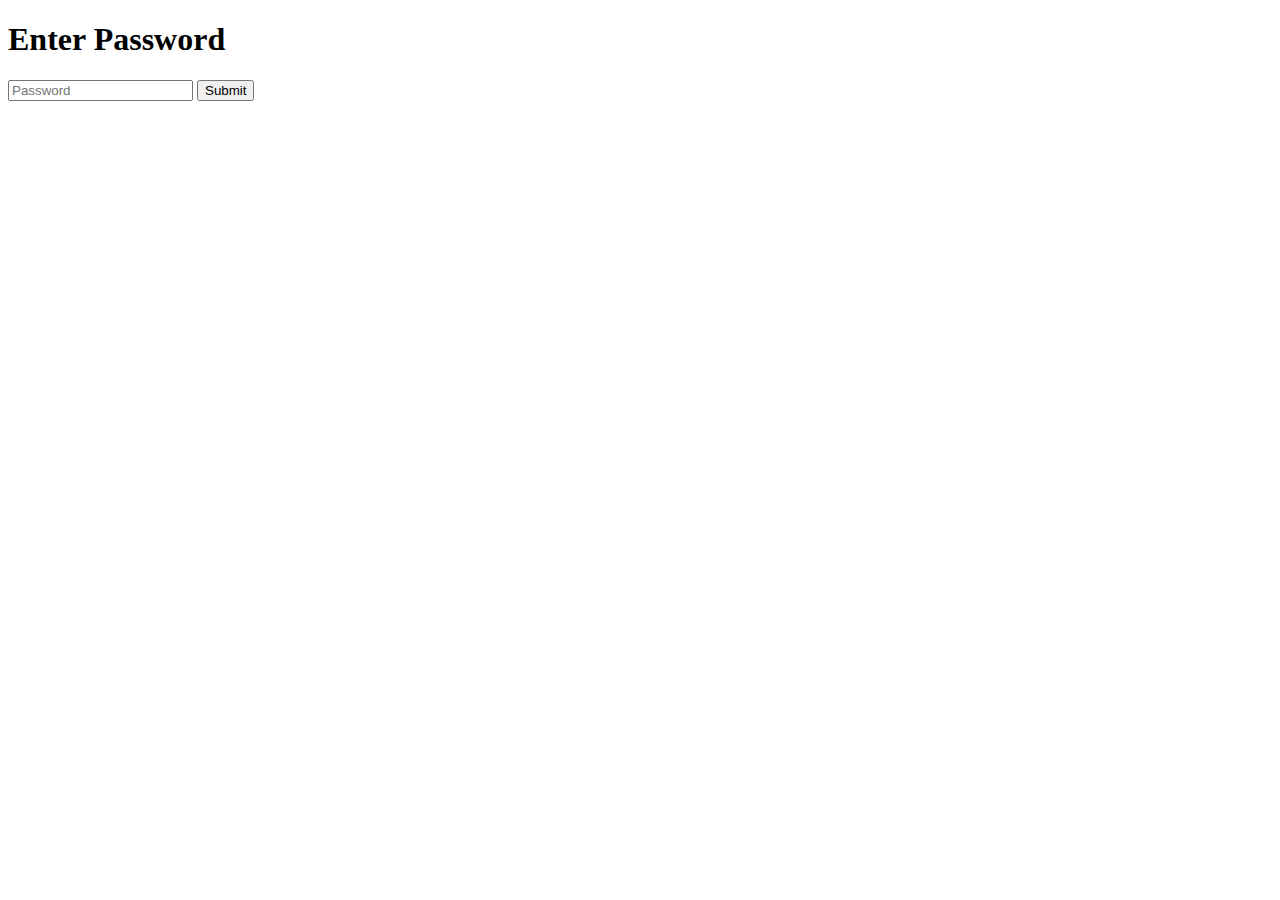
==== commit d1085bae: "added password protection" ====
--- a/en/index.html
+++ b/en/index.html
@@ -1,397 +1,25 @@
 <!DOCTYPE html>
 <html lang="en">
+<head>
+  <meta charset="UTF-8">
+  <meta name="viewport" content="width=device-width, initial-scale=1.0">
+  <title>Password Protected</title>
+</head>
+<body>
+  <h1>Enter Password</h1>
+  <input type="password" id="password" placeholder="Password">
+  <button onclick="checkPassword()">Submit</button>
 
-<head>
-    <meta charset="utf-8" />
-    <meta name="viewport" content="width=device-width, initial-scale=1, shrink-to-fit=no" />
-    <meta name="description" content="Welcome to my portfolio website! I'm Dominik Köhler, a 25 year old software developer from Dresden, Germany." />
-    <meta name="author" content="Dominik Köhler" />
-    <title>Dominik Köhler | Software Developer | Web 3.0 & Blockchain | Dresden, Saxony, Germany</title>
-    <link rel="icon" type="image/x-icon" href="../assets/img/favicon.ico" />
-    <script src="https://use.fontawesome.com/releases/v5.15.1/js/all.js" crossorigin="anonymous"></script>
-    <link href="https://fonts.googleapis.com/css?family=Saira+Extra+Condensed:500,700" rel="stylesheet"
-        type="text/css" />
-    <link href="https://fonts.googleapis.com/css?family=Muli:400,400i,800,800i" rel="stylesheet" type="text/css" />
-    <link href="../css/styles.css" rel="stylesheet" />
-</head>
-
-<body id="page-top">
-    <nav class="navbar navbar-expand-lg navbar-dark bg-primary fixed-top" id="sideNav">
-        <a class="navbar-brand js-scroll-trigger" href="#page-top">
-            <span class="d-block d-lg-none">Dominik Köhler</span>
-            <span class="d-none d-lg-block"><img class="img-fluid img-profile rounded-circle mx-auto mb-2"
-                    src="../assets/img/portrait.jpeg" alt="" /></span>
-        </a>
-        <button class="navbar-toggler" type="button" data-toggle="collapse" data-target="#navbarSupportedContent"
-            aria-controls="navbarSupportedContent" aria-expanded="false" aria-label="Toggle navigation"><span
-                class="navbar-toggler-icon"></span></button>
-        <div class="collapse navbar-collapse" id="navbarSupportedContent">
-            <ul class="navbar-nav">
-                <li class="nav-item"><a class="nav-link js-scroll-trigger" href="#profile">Profile</a></li>
-                <li class="nav-item"><a class="nav-link js-scroll-trigger" href="#work">Profession</a></li>
-                <li class="nav-item"><a class="nav-link js-scroll-trigger" href="#education">Education</a></li>
-                <li class="nav-item"><a class="nav-link js-scroll-trigger" href="#skills">Skills</a></li>
-                <li class="nav-item"><a class="nav-link js-scroll-trigger" href="#aboutme">About me</a></li>
-                <li class="nav-item"><a class="nav-link js-scroll-trigger" href="#projects">Projects</a></li>
-                <li class="nav-item"><a class="nav-link js-scroll-trigger" href="#courses">Courses</a></li>
-            </ul>
-        </div>
-    </nav>
-    <!-- Page Content-->
-    <div class="container-fluid p-0">
-        <!-- About-->
-        <section class="resume-section" id="profile">
-            <div class="resume-section-content">
-                <a href="../index.html"><img src="../assets/img/germany-icon.png" class="language-icon" /></a>
-                <h1 class="mb-0">
-                    Köhler
-                    <span class="text-primary">Dominik</span>
-                </h1>
-                <div class="subheading mb-5">
-                    <a href="mailto:mr.cheshire.sec@proton.me">mr.cheshire.sec@proton.me</a>
-                </div>
-                <p class="lead mb-5">
-                    Welcome to my portfolio website! My name is Dominik Köhler and I am a 25-year-old software developer from Dresden with successfully completed vocational training as a certified computer science expert (specializing in application development) and three years of professional software engineering experience. I have extensive experience in developing scalable software products for the eCommerce (B2B) and energy market sectors.
-
-                     I have a wide range of skills including programming CLI software, web apps and APIs, GUIs, games, drivers and dApps. I enjoy working on projects that are challenging and require complex solutions, and I am always striving to expand my skills and knowledge to meet my clients' needs. If you are looking for a dedicated and experienced software developer capable of developing robust and scalable products, please contact me to work with you!<br />
-                    <!--Any suggestions for improvement? -> Source code: <a
-                        href="https://github.com/CheshireSec/dominikkoehler.dev.git"
-                        target="_blank">https://github.com/CheshireSec/dominikkoehler.dev.git</a><br /><br />-->
-                </p>
-                <div class="social-icons">
-                    <a class="social-icon" href="https://www.linkedin.com/in/CheshireSec"
-                        target="_blank"><i class="fab fa-linkedin-in"></i></a>
-                    <a class="social-icon" href="https://github.com/CheshireSec" target="_blank"><i
-                            class="fab fa-github"></i></a>
-                    <a class="social-icon" href="https://twitter.com/CheshireSec" target="_blank"><i
-                            class="fab fa-twitter"></i></a>
-                    <a class="social-icon" href="mailto:mr.cheshire.sec@proton.me"><i class="fas fa-at"></i></a>
-                </div>
-            </div>
-        </section>
-        <hr class="m-0" />
-        <!-- Experience-->
-        <section class="resume-section" id="work">
-            <div class="resume-section-content">
-                <h2 class="mb-5">Work Experience</h2>
-                <div class="d-flex flex-column flex-md-row justify-content-between mb-5">
-                    <div class="flex-grow-1">
-                        <h3 class="mb-0">Junior Java Developer</h3>
-                        <div class="subheading mb-3">Robotron Datenbank-Software GmbH</div>
-                        <div class="collapse" id="rds">
-                            <div class="card card-body">
-                                <ul>
-                                    <li>IoT Development (Drivers)</li>
-                                    <li>Java, Maven, JUnit, Log4J</li>
-                                    <li>Microservices (Quarkus Framework)</li>
-                                    <li>Elegant OOP / Functional Programming</li>
-                                    <li>Message Queues (i.e. RabbitMQ using AMQP or MQTT)</li>
-                                    <li>NoSQL Databases (MongoDB)</li>
-                                </ul>
-                            </div>
-                        </div>
-                    </div>
-                    <div class="flex-shrink-0">
-                        <span class="text-primary">July 2021 - December 2022</span><br />
-                        <a class="btn btn-primary" data-toggle="collapse" href="#rds" role="button"
-                            aria-expanded="false" aria-controls="rds">
-                            More info
-                        </a>
-                    </div>
-                </div>
-                <div class="d-flex flex-column flex-md-row justify-content-between mb-5">
-                    <div class="flex-grow-1">
-                        <h3 class="mb-0">C# Software Developer</h3>
-                        <div class="subheading mb-3">FLYERALARM Industrial Print GmbH</div>
-                        <div class="collapse" id="fa">
-                            <div class="card card-body">
-                                Using the Microsoft .NET technology stack, I created individual software
-                                to make existing production processes more efficient and transparent.
-                                Some other taks were correcting errors in existing software code or adding
-                                more functions to its code base. Agile development methods (e.g. SCRUM),
-                                daily sprint meetings and an internal ticket system (JIRA) always helped me
-                                to keep up-to-date with the other developers in our team and being able to
-                                organize and plan my work more efficiently. Most of the time I were using
-                                the C# programming language and getting my first hands-on experience with Javascript.
-                                In some cases I also created my own individual software for specific use cases.
-                                Here I worked mostly with .NET Framework in connection with Windows Forms
-                                or WPF to create Desktop/GUI software.<br />
-                                I particularly liked the API backend development with .NET Core or ASP.NET because a
-                                high level of logical understanding is needed and you can regularly discover new and
-                                more efficient algorithms.
-                            </div>
-                        </div>
-                    </div>
-                    <div class="flex-shrink-0">
-                        <span class="text-primary">August 2020 - June 2021</span><br />
-                        <a class="btn btn-primary" data-toggle="collapse" href="#fa" role="button" aria-expanded="false"
-                            aria-controls="fa">
-                            More info
-                        </a>
-                    </div>
-                </div>
-                <div class="d-flex flex-column flex-md-row justify-content-between mb-5">
-                    <div class="flex-grow-1">
-                        <h3 class="mb-0">IT Specialist - Software Development</h3>
-                        <div class="subheading mb-3">FLYERALARM Industrial Print GmbH</div>
-                        <div class="collapse" id="fi">
-                            <div class="card card-body">
-                                That is when I started my journey as a professional software developer. I have completed
-                                my training as
-                                an IT specialist with the specialization in application- & software development.<br />
-                                I was able to pick up essential skills while working here:<br />
-                                <ul>
-                                    <li>Error analysis and bugfixing in existing individual software solutions</li>
-                                    <li>Conception, development and expansion of RESTful-APIs with .NET Core and ASP.NET
-                                    </li>
-                                    <li>Development and expansion of graphical desktop applications with C#, Forms and
-                                        WPF</li>
-                                    <li>Development and expansion of backend windows services with C#</li>
-                                    <li>Backend development of web apps with .NET Core and ASP.NET</li>
-                                    <li>Frontend development of web apps with ASP.NET, Forms and the MVC Design Pattern
-                                    </li>
-                                    <li>Relational database modeling as well as SQL querying and administration</li>
-                                    <li>Creation of technical documentation</li>
-                                    <li>(support and education for our colleagues)</li>
-                                </ul>
-                            </div>
-                        </div>
-                    </div>
-                    <div class="flex-shrink-0">
-                        <span class="text-primary">August 2017 - July 2020</span><br />
-                        <a class="btn btn-primary" data-toggle="collapse" href="#fi" role="button" aria-expanded="false"
-                            aria-controls="fi">
-                            More info
-                        </a>
-                    </div>
-                </div>
-                <div class="d-flex flex-column flex-md-row justify-content-between mb-5">
-                    <div class="flex-grow-1">
-                        <h3 class="mb-0">Internship - Web Development</h3>
-                        <div class="subheading mb-3">Net.Sales - The Internet Marketers, Dresden</div>
-                        <div class="collapse" id="net">
-                            <div class="card card-body">
-                                As part of my first school year for university qualification, I did an internship as a
-                                web developer (14-day cycle school&lt;-&gt;work )
-                                My work here consisted of finding possible ideas for so-called "niche sites", that are
-                                basically websites regarding a niche topic and
-                                building up a presence in the web to target a certain group of customer types with
-                                little to no competition.
-                                I have learned a lot about human psychology and behavior in order to find new ideas for
-                                websites and could get
-                                a grasp of website development from a freelancer's point of view. I was able to
-                                strengthen my skills in HTML, CSS and Javascript,
-                                tried a little bit of PHP development and picked up marketing strategies and
-                                Monetization options for websites.
-                                Particularly important for the marketing aspect were things like
-                                Search-Engine-Optimization (SEO), Offsite/Onsite marketing and
-                                referencing backlinks, which I was able to memory and apply very quick.
-                            </div>
-                        </div>
-                    </div>
-                    <div class="flex-shrink-0">
-                        <span class="text-primary">August 2015 - July 2016</span><br />
-                        <a class="btn btn-primary" data-toggle="collapse" href="#net" role="button"
-                            aria-expanded="false" aria-controls="net">
-                            More info
-                        </a>
-                    </div>
-                </div>
-            </div>
-        </section>
-        <hr class="m-0" />
-        <!-- Education-->
-        <section class="resume-section" id="education">
-            <div class="resume-section-content">
-                <h2 class="mb-5">Education</h2>
-                <div class="d-flex flex-column flex-md-row justify-content-between mb-5">
-                    <div class="flex-grow-1">
-                        <h3 class="mb-0">Semper Schulen Dresden gGmbH</h3>
-                        <div class="subheading mb-3">University Qualification - Specialization: Technology</div>
-                        <div>Chosen subject: Information Technology - Topic: Artificial Intelligence - Danger or
-                            Enrichment?</div>
-                        <p>GPA: 2.60 (Grade B)</p>
-                    </div>
-                    <div class="flex-shrink-0"><span class="text-primary">August 2015 - July 2017</span></div>
-                </div>
-                <div class="d-flex flex-column flex-md-row justify-content-between mb-5">
-                    <div class="flex-grow-1">
-                        <h3 class="mb-0">Andert Oberschule Ebersbach-Neugersdorf</h3>
-                        <div class="subheading mb-3">High School Diploma </div>
-                        <div>Chosen subject: Technology - GPA: 2.0 (Grade B)</div>
-                        <p>GPA: 2.81 (Grade B)</p>
-                    </div>
-                    <div class="flex-shrink-0"><span class="text-primary">August 2010 - July 2014</span></div>
-                </div>
-                <div class="d-flex flex-column flex-md-row justify-content-between mb-5">
-                    <div class="flex-grow-1">
-                        <h3 class="mb-0">Andert Mittelschule Ebersbach-Neugersdorf (orientation year)</h3>
-                        <br />
-                        <div>Chosen subject: "Desktoppublishing (Information Technology und Media)" - GPA 2.0 (Grade B)
-                        </div>
-                        <div>Chosen subject: "Spielend Spielen lernen (Health and Sports)" - GPA 3.0 (Grade C)</div>
-                        <p>GPA: 2.86 (Grade B)</p>
-                    </div>
-                    <div class="flex-shrink-0"><span class="text-primary">August 2008 - July 2010</span></div>
-                </div>
-            </div>
-        </section>
-        <hr class="m-0" />
-        <!-- Skills-->
-        <section class="resume-section" id="skills">
-            <div class="resume-section-content">
-                <h2 class="mb-3">Skills</h2>
-                <div class="subheading mb-3">Web</div>
-                <div class="progress">
-                    <div class="progress-bar" role="progressbar" aria-valuenow="70" aria-valuemin="0"
-                        aria-valuemax="100" style="width: 70%;">
-                        <span class="sr-only">70% Complete</span>
-                    </div>
-                    <span class="progress-type"><i class="fab fa-html5"></i>&nbsp;HTML / HTML5</span>
-                    <span class="progress-completed">70%</span>
-                </div>
-                <br />
-                <div class="progress">
-                    <div class="progress-bar" role="progressbar" aria-valuenow="50" aria-valuemin="0"
-                        aria-valuemax="100" style="width: 50%;">
-                        <span class="sr-only">50% Complete</span>
-                    </div>
-                    <span class="progress-type"><i class="fab fa-css3-alt"></i>&nbsp;CSS / CSS3</span>
-                    <span class="progress-completed">50%</span>
-                </div>
-                <br />
-                <div class="progress">
-                    <div class="progress-bar" role="progressbar" aria-valuenow="60" aria-valuemin="0"
-                        aria-valuemax="100" style="width: 60%;">
-                        <span class="sr-only">1+ years of experience or 60% Complete</span>
-                    </div>
-                    <span class="progress-type"><i class="fab fa-js-square"></i>&nbsp;JAVASCRIPT</span>
-                    <span class="progress-completed">&gt;1 year | 60%</span>
-                </div>
-                <br />
-                <div class="subheading mb-3">Windows</div>
-                <div class="progress">
-                    <div class="progress-bar" role="progressbar" aria-valuenow="80" aria-valuemin="0"
-                        aria-valuemax="100" style="width: 80%;">
-                        <span class="sr-only">3+ years of experience or 80% Complete</span>
-                    </div>
-                    <span class="progress-type"><i class="fas fa-hashtag"></i>&nbsp;C#</span>
-                    <span class="progress-completed">&gt;3 years | 80%</span>
-                </div>
-                <br />
-                <div class="progress">
-                    <div class="progress-bar" role="progressbar" aria-valuenow="80" aria-valuemin="0"
-                        aria-valuemax="100" style="width: 80%;">
-                        <span class="sr-only">3+ years of experience or 80% Complete</span>
-                    </div>
-                    <span class="progress-type"><i class="fab fa-windows"></i>&nbsp;.NET</span>
-                    <span class="progress-completed">&gt;3 years | 80%</span>
-                </div>
-                <br />
-                <div class="subheading mb-3">Enterprise</div>
-                <div class="progress">
-                    <div class="progress-bar" role="progressbar"
-                        aria-valuenow="60" aria-valuemin="0" aria-valuemax="100" style="width: 60%">
-                        <span class="sr-only">1+ years of experience or 60% Complete</span>
-                    </div>
-                    <span class="progress-type"><i class="fab fa-java"></i>&nbsp;JAVA</span>
-                    <span class="progress-completed">&gt;1 year | 60%</span>
-                </div>
-                <br />
-                <div class="subheading mb-3">Blockchain</div>
-                <div class="progress">
-                    <div class="progress-bar" role="progressbar" aria-valuenow="60" aria-valuemin="0"
-                        aria-valuemax="100" style="width: 60%;">
-                        <span class="sr-only">1+ years of experience or 60% Complete</span>
-                    </div>
-                    <span class="progress-type"><i class="fab fa-python"></i>&nbsp;PYTHON</span>
-                    <span class="progress-completed">&gt;1 year | 60%</span>
-                </div>
-                <br />
-                <div class="progress">
-                    <div class="progress-bar" role="progressbar"
-                        aria-valuenow="30" aria-valuemin="0" aria-valuemax="100" style="width: 30%">
-                        <span class="sr-only">30% Complete</span>
-                    </div>
-                    <span class="progress-type"><i class="fab fa-google"></i>&nbsp;GO</span>
-                    <span class="progress-completed">30%</span>
-                </div>
-                <br />
-                <div class="progress">
-                    <div class="progress-bar progress-bar-info progress-bar-striped active" role="progressbar"
-                        aria-valuenow="50" aria-valuemin="0" aria-valuemax="100" style="width: 50%">
-                        <span class="sr-only">50% Complete</span>
-                        <span class="progress-status">active</span>
-                    </div>
-                    <span class="progress-type"><i class="fab fa-ethereum"></i>&nbsp;SOLIDITY</span>
-                    <span class="progress-completed">50%</span>
-                </div>
-                <br />
-                <div class="subheading mb-3">Skills & Tools</div>
-                <ul class="fa-ul mb-0">
-                    <li>
-                        <span class="fa-li"><i class="fas fa-check"></i></span>Version control with SVN and Git (GitHub, GitLab)
-                      </li>
-                      <li>
-                        <span class="fa-li"><i class="fas fa-check"></i></span>(No)SQL databases (MSSQL, MySQL, MongoDB)
-                      </li>
-                      <li>
-                        <span class="fa-li"><i class="fas fa-check"></i></span>Development of RESTful APIs
-                      </li>
-                      <li>
-                        <span class="fa-li"><i class="fas fa-check"></i></span>Agile software development (SCRUM)
-                      </li>
-                      <li>
-                        <span class="fa-li"><i class="fas fa-check"></i></span>Professional code documentation and logging
-                      </li>
-                      <li>
-                        <span class="fa-li"><i class="fas fa-check"></i></span>Document manipulation and automation (PDF, Excel, Word)
-                      </li>
-                      <li>
-                        <span class="fa-li"><i class="fas fa-check"></i></span>(De-)serialization of JSON and XML formats
-                      </li>
-                      <li>
-                        <span class="fa-li"><i class="fas fa-check"></i></span>Development of Ethereum smart contracts and decentralized applications (dApps)
-                      </li>
-                      <li>
-                        <span class="fa-li"><i class="fas fa-check"></i></span>Development of device drivers for power measuring devices
-                      </li>
-                      <li>
-                        <span class="fa-li"><i class="fas fa-check"></i></span>Development of microservices in an IoT environment
-                      </li>
-                      
-                </ul>
-            </div>
-        </section>
-        <hr class="m-0" />
-        <!-- Interests-->
-        <section class="resume-section" id="aboutme">
-            <div class="resume-section-content">
-                <h2 class="mb-5">About Me</h2>
-                <p>As a passionate software developer, I am always on the lookout for new technologies and innovative applications that have the potential to change the world. One area that particularly fascinates me is blockchain technology and its many exciting use cases. In my free time, I enjoy meeting like-minded individuals to develop ideas and work on projects together. I am also a lover of nature and adventure, and I spend my summers enjoying the great outdoors or having conversations with friends by the Elbe river, where we can discuss a wide range of topics. In the winter, I enjoy being in my cozy home, sipping on a warm cocoa or coffee while programming or exploring video game worlds. My passion for technology and my love for nature and society make me a versatile and dedicated individual who is always seeking new challenges and opportunities.</p>
-                <br />
-                <p class="mb-0">I love to continuously develop myself and explore new technologies. Whether it's a new programming language, an innovative framework, or a revolutionary distributed ledger technology like blockchain, I'm always eager to push my boundaries and learn. Currently, I'm particularly focused on blockchain and am looking for exciting use cases for businesses and individuals. If you're an expert in this area or simply want to chat with me about the latest developments, don't hesitate to send me a message! Together, we can shape the future and discover new opportunities to drive technology and innovation forward.</p><br />
-                <p>You have any suggestion for improving my website? Feel free to contact me, I am always happy to hear new ideas!<a href="mailto:mr.cheshire.sec@proton.me">Send Mail</a></p>
-        </section>
-        <hr class="m-0" />
-        <!-- Awards-->
-        <section class="resume-section" id="projects">
-            <div class="resume-section-content">
-                <h2 class="mb-5">Projects</h2>
-                <h4 class="mb-0">coming soon</h4>
-            </div>
-        </section>
-        <section class="resume-section" id="courses">
-            <div class="resume-section-content">
-                <h2 class="mb-5">Courses</h2>
-                <h4 class="mb-0">coming soon</h4>
-            </div>
-        </section>
-    </div>
-    <script src="https://cdnjs.cloudflare.com/ajax/libs/jquery/3.5.1/jquery.min.js"></script>
-    <script src="https://cdn.jsdelivr.net/npm/bootstrap@4.5.3/dist/js/bootstrap.bundle.min.js"></script>
-    <script src="https://cdnjs.cloudflare.com/ajax/libs/jquery-easing/1.4.1/jquery.easing.min.js"></script>
-    <script src="../js/scripts.js"></script>
+  <script>
+    function checkPassword() {
+      const password = document.getElementById('password').value;
+      if (password === 'cvbnfghj12345') {
+        localStorage.setItem('password', password);
+        window.location.href = 'backup.html';
+      } else {
+        alert('Incorrect password');
+      }
+    }
+  </script>
 </body>
-
-</html>+</html>
